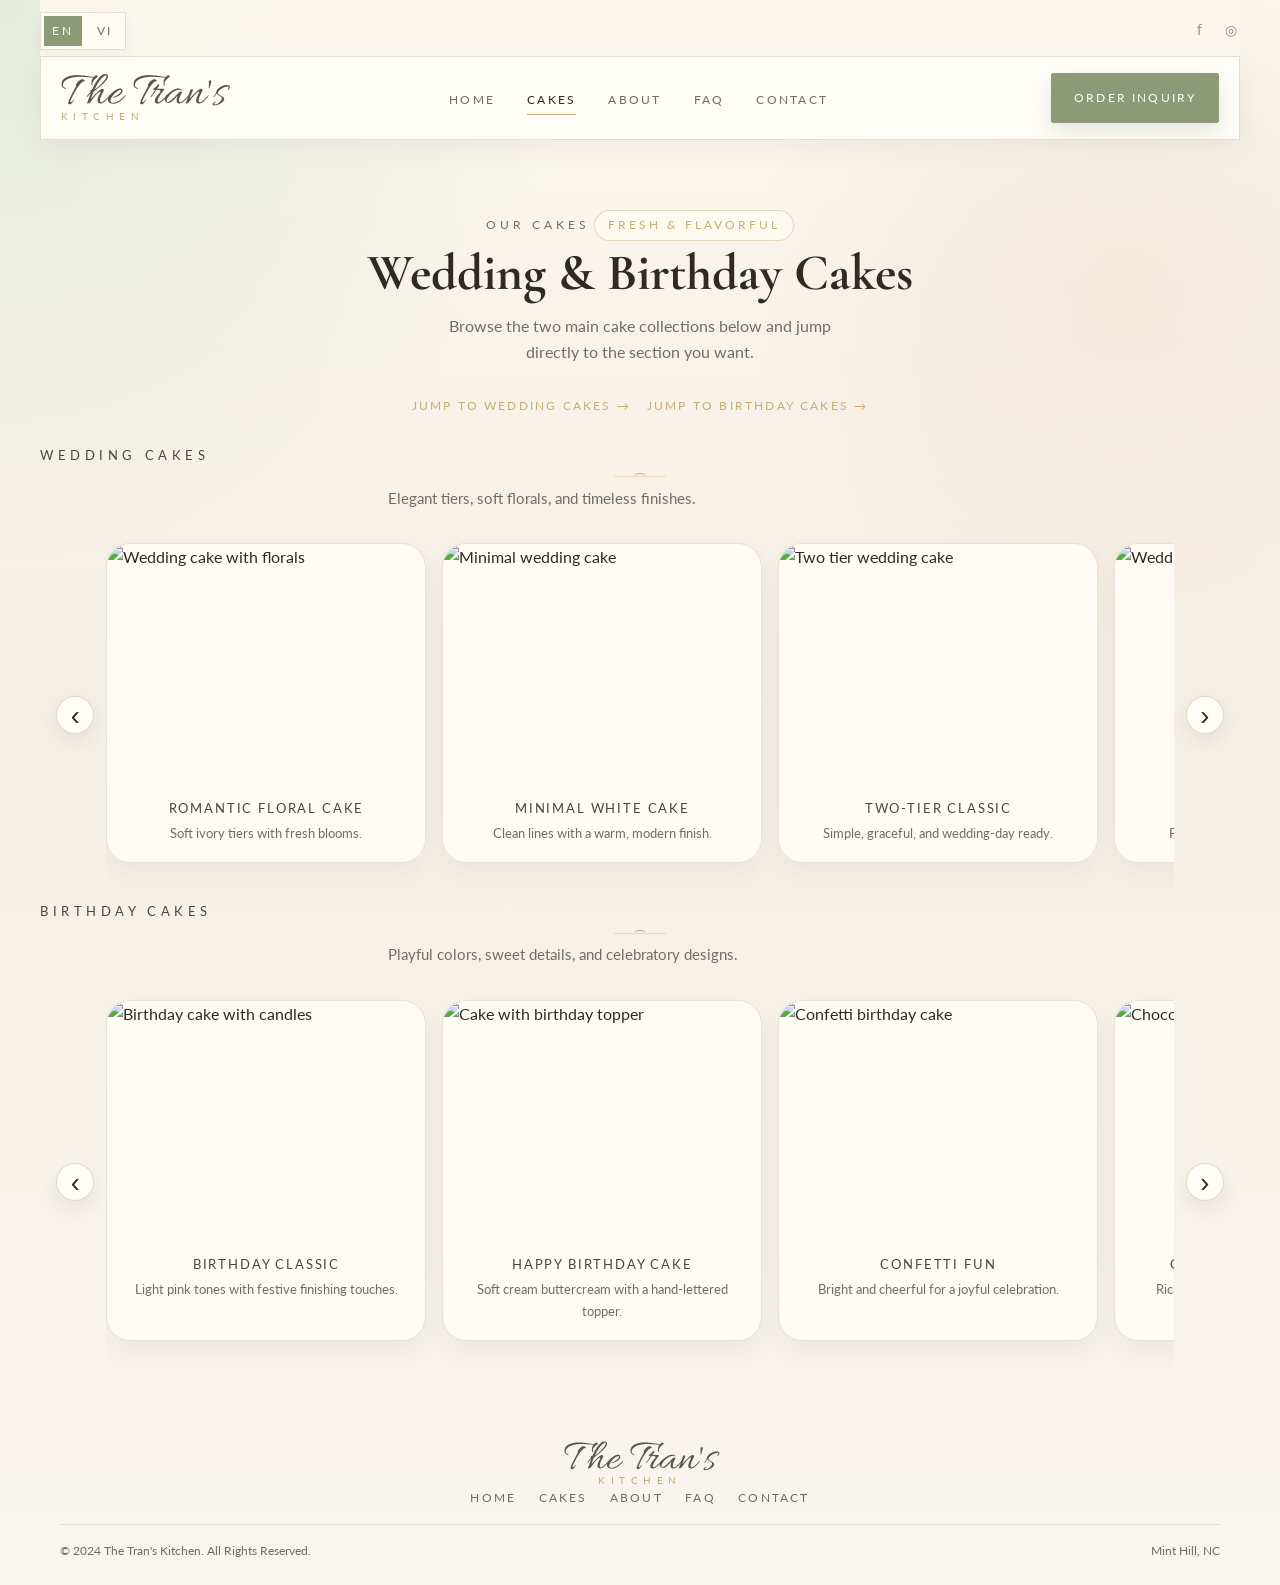
==== cakes.html @ 91b2d607 "Combine dessert pages with slide-out cart" ====
<!DOCTYPE html>
<html lang="en">
<head>
    <meta charset="UTF-8">
    <meta name="viewport" content="width=device-width, initial-scale=1.0">
    <title>Cakes | The Tran's Kitchen</title>
    <link rel="stylesheet" href="styles.css">
    <link href="https://fonts.googleapis.com/css2?family=Cormorant+Garamond:wght@400;500;600&family=Allura&family=Lato:wght@300;400;700&display=swap" rel="stylesheet">
</head>
<body>
    <div class="topbar">
        <div class="language-switcher" role="group" aria-label="Language switcher">
            <button type="button" class="lang-btn active" data-language-switch="en">EN</button>
            <button type="button" class="lang-btn" data-language-switch="vi">VI</button>
        </div>
        <div class="social-links" aria-label="Social links">
            <a href="#" aria-label="Facebook">f</a>
            <a href="#" aria-label="Instagram">◎</a>
        </div>
    </div>

    <header>
        <div class="logo">
            <h2>The Tran's <span>Kitchen</span></h2>
        </div>
        <nav>
            <ul>
                <li><a href="index.html" data-i18n="nav.home">HOME</a></li>
                <li><a href="cakes.html" class="active" data-i18n="nav.cakes">CAKES</a></li>
                <li><a href="index.html#about" data-i18n="nav.about">ABOUT</a></li>
                <li><a href="faq.html" data-i18n="nav.faq">FAQ</a></li>
                <li><a href="contact.html#contact" data-i18n="nav.contact">CONTACT</a></li>
            </ul>
        </nav>
        <div class="header-actions">
            <a href="contact.html#contact" class="btn primary-btn" data-i18n="cta.orderInquiry">ORDER INQUIRY</a>
        </div>
    </header>

    <main>
        <section class="gallery-hero">
            <span class="subtitle" data-i18n="cakes.subtitle">OUR CAKES</span>
            <div class="fresh-label" data-i18n="cakes.freshLabel">FRESH &amp; FLAVORFUL</div>
            <h1 data-i18n-html="cakes.title">Wedding & Birthday Cakes</h1>
            <p data-i18n="cakes.copy">Browse the two main cake collections below and jump directly to the section you want.</p>
            <div class="gallery-hero-links">
                <a href="#wedding-cakes" class="gallery-nav-back" data-i18n="cakes.jumpWedding">Jump to Wedding Cakes →</a>
                <a href="#birthday-cakes" class="gallery-nav-back" data-i18n="cakes.jumpBirthday">Jump to Birthday Cakes →</a>
            </div>
        </section>

        <section id="wedding-cakes" class="gallery-section">
            <div class="section-title">
                <h3 data-i18n="gallery.wedding">WEDDING CAKES</h3>
                <div class="divider"></div>
                <p class="gallery-section-copy" data-i18n="cakes.weddingIntro">Elegant tiers, soft florals, and timeless finishes.</p>
            </div>
            <div class="gallery-carousel" data-carousel>
                <button type="button" class="carousel-arrow carousel-arrow-left" data-carousel-prev aria-label="Previous wedding cake">‹</button>
                <div class="gallery-strip" aria-label="Wedding cakes carousel" data-carousel-track>
                    <article class="gallery-card gallery-card--wide">
                        <img src="https://images.unsplash.com/photo-1535254973040-607b474cb50d?q=80&w=800&auto=format&fit=crop" alt="Wedding cake with florals">
                        <div class="gallery-caption">
                            <h3 data-i18n="cakes.wedding.oneTitle">Romantic Floral Cake</h3>
                            <p data-i18n="cakes.wedding.oneCopy">Soft ivory tiers with fresh blooms.</p>
                        </div>
                    </article>
                    <article class="gallery-card gallery-card--wide">
                        <img src="https://images.unsplash.com/photo-1607478900766-efe1322f8f77?q=80&w=800&auto=format&fit=crop" alt="Minimal wedding cake">
                        <div class="gallery-caption">
                            <h3 data-i18n="cakes.wedding.twoTitle">Minimal White Cake</h3>
                            <p data-i18n="cakes.wedding.twoCopy">Clean lines with a warm, modern finish.</p>
                        </div>
                    </article>
                    <article class="gallery-card gallery-card--wide">
                        <img src="https://images.unsplash.com/photo-1519915028121-7d3463d20b13?q=80&w=800&auto=format&fit=crop" alt="Two tier wedding cake">
                        <div class="gallery-caption">
                            <h3 data-i18n="cakes.wedding.threeTitle">Two-Tier Classic</h3>
                            <p data-i18n="cakes.wedding.threeCopy">Simple, graceful, and wedding-day ready.</p>
                        </div>
                    </article>
                    <article class="gallery-card gallery-card--wide">
                        <img src="https://images.unsplash.com/photo-1562777717-dc6984f65a63?q=80&w=800&auto=format&fit=crop" alt="Wedding cake with berries">
                        <div class="gallery-caption">
                            <h3 data-i18n="cakes.wedding.fourTitle">Berry Garden Cake</h3>
                            <p data-i18n="cakes.wedding.fourCopy">Fresh berries with a soft cream finish.</p>
                        </div>
                    </article>
                    <article class="gallery-card gallery-card--wide">
                        <img src="https://images.unsplash.com/photo-1535141192574-c0dcf5ae12e4?q=80&w=800&auto=format&fit=crop" alt="Nude wedding cake">
                        <div class="gallery-caption">
                            <h3 data-i18n="cakes.wedding.fiveTitle">Nude Floral Cake</h3>
                            <p data-i18n="cakes.wedding.fiveCopy">Warm tones and airy floral details.</p>
                        </div>
                    </article>
                    <article class="gallery-card gallery-card--wide">
                        <img src="https://images.unsplash.com/photo-1527515637462-cff94eecc1ac?q=80&w=800&auto=format&fit=crop" alt="White wedding cake slice display">
                        <div class="gallery-caption">
                            <h3 data-i18n="cakes.wedding.sixTitle">Clean Cut Elegance</h3>
                            <p data-i18n="cakes.wedding.sixCopy">Bright ivory layers with refined styling.</p>
                        </div>
                    </article>
                </div>
                <button type="button" class="carousel-arrow carousel-arrow-right" data-carousel-next aria-label="Next wedding cake">›</button>
            </div>
        </section>

        <section id="birthday-cakes" class="gallery-section">
            <div class="section-title">
                <h3 data-i18n="gallery.birthday">BIRTHDAY CAKES</h3>
                <div class="divider"></div>
                <p class="gallery-section-copy" data-i18n="cakes.birthdayIntro">Playful colors, sweet details, and celebratory designs.</p>
            </div>
            <div class="gallery-carousel" data-carousel>
                <button type="button" class="carousel-arrow carousel-arrow-left" data-carousel-prev aria-label="Previous birthday cake">‹</button>
                <div class="gallery-strip" aria-label="Birthday cakes carousel" data-carousel-track>
                    <article class="gallery-card gallery-card--wide">
                        <img src="https://images.unsplash.com/photo-1558961363-fa8fdf82db35?q=80&w=800&auto=format&fit=crop" alt="Birthday cake with candles">
                        <div class="gallery-caption">
                            <h3 data-i18n="cakes.birthday.oneTitle">Birthday Classic</h3>
                            <p data-i18n="cakes.birthday.oneCopy">Light pink tones with festive finishing touches.</p>
                        </div>
                    </article>
                    <article class="gallery-card gallery-card--wide">
                        <img src="https://images.unsplash.com/photo-1486427944299-d1955d23e34d?q=80&w=800&auto=format&fit=crop" alt="Cake with birthday topper">
                        <div class="gallery-caption">
                            <h3 data-i18n="cakes.birthday.twoTitle">Happy Birthday Cake</h3>
                            <p data-i18n="cakes.birthday.twoCopy">Soft cream buttercream with a hand-lettered topper.</p>
                        </div>
                    </article>
                    <article class="gallery-card gallery-card--wide">
                        <img src="https://images.unsplash.com/photo-1528977895530-4c8b1f9d7f7f?q=80&w=800&auto=format&fit=crop" alt="Confetti birthday cake">
                        <div class="gallery-caption">
                            <h3 data-i18n="cakes.birthday.threeTitle">Confetti Fun</h3>
                            <p data-i18n="cakes.birthday.threeCopy">Bright and cheerful for a joyful celebration.</p>
                        </div>
                    </article>
                    <article class="gallery-card gallery-card--wide">
                        <img src="https://images.unsplash.com/photo-1542826438-0c00f5a8b0e8?q=80&w=800&auto=format&fit=crop" alt="Chocolate birthday cake">
                        <div class="gallery-caption">
                            <h3 data-i18n="cakes.birthday.fourTitle">Chocolate Celebration</h3>
                            <p data-i18n="cakes.birthday.fourCopy">Rich layers with a smooth chocolate finish.</p>
                        </div>
                    </article>
                    <article class="gallery-card gallery-card--wide">
                        <img src="https://images.unsplash.com/photo-1586985289868-46f7ac5b5d89?q=80&w=800&auto=format&fit=crop" alt="Pink party cake">
                        <div class="gallery-caption">
                            <h3 data-i18n="cakes.birthday.fiveTitle">Party Pink Cake</h3>
                            <p data-i18n="cakes.birthday.fiveCopy">Soft pastel layers with a playful vibe.</p>
                        </div>
                    </article>
                    <article class="gallery-card gallery-card--wide">
                        <img src="https://images.unsplash.com/photo-1519869325930-281384150729?q=80&w=800&auto=format&fit=crop" alt="Dessert cup birthday treat">
                        <div class="gallery-caption">
                            <h3 data-i18n="cakes.birthday.sixTitle">Sweet Treat Cups</h3>
                            <p data-i18n="cakes.birthday.sixCopy">A fun dessert option for party tables.</p>
                        </div>
                    </article>
                </div>
                <button type="button" class="carousel-arrow carousel-arrow-right" data-carousel-next aria-label="Next birthday cake">›</button>
            </div>
        </section>
    </main>

    <footer>
        <div class="footer-logo">
            <h2>The Tran's <span>Kitchen</span></h2>
        </div>
        <div class="footer-links">
            <a href="index.html" data-i18n="nav.home">HOME</a>
            <a href="cakes.html" class="active" data-i18n="nav.cakes">CAKES</a>
            <a href="index.html#about" data-i18n="nav.about">ABOUT</a>
            <a href="faq.html" data-i18n="nav.faq">FAQ</a>
            <a href="contact.html#contact" data-i18n="nav.contact">CONTACT</a>
        </div>
        <div class="footer-bottom">
            <p data-i18n-html="footer.copyright">&copy; 2024 The Tran's Kitchen. All Rights Reserved.</p>
            <p data-i18n="footer.location">Mint Hill, NC</p>
        </div>
    </footer>

    <script id="site-translations" type="application/json">
    {
        "en": {
            "document.title": "Cakes | The Tran's Kitchen",
            "nav.home": "HOME",
            "nav.cakes": "CAKES",
            "nav.about": "ABOUT",
            "nav.faq": "FAQ",
            "nav.contact": "CONTACT",
            "cta.orderInquiry": "ORDER INQUIRY",
            "cakes.subtitle": "OUR CAKES",
            "cakes.freshLabel": "FRESH & FLAVORFUL",
            "cakes.title": "Wedding & Birthday Cakes",
            "cakes.copy": "Browse the two main cake collections below and jump directly to the section you want.",
            "cakes.jumpWedding": "Jump to Wedding Cakes →",
            "cakes.jumpBirthday": "Jump to Birthday Cakes →",
            "cakes.weddingIntro": "Elegant tiers, soft florals, and timeless finishes.",
            "cakes.birthdayIntro": "Playful colors, sweet details, and celebratory designs.",
            "gallery.wedding": "WEDDING CAKES",
            "gallery.birthday": "BIRTHDAY CAKES",
            "contact.subtitle": "LET'S CREATE SOMETHING",
            "contact.title": "Sweet Together &hearts;",
            "contact.copy": "Have a cake in mind? Fill out the form and we'll get back to you soon!",
            "form.name": "Your Name",
            "form.email": "Email Address",
            "form.phone": "Phone Number",
            "form.date": "Event Date",
            "form.servings": "Number of Servings",
            "form.budget": "Budget (Optional)",
            "form.message": "Tell us about your cake...",
            "form.upload": "Upload Inspiration Photo<br>(Optional)",
            "cta.sendInquiry": "SEND INQUIRY",
            "cakes.wedding.oneTitle": "Romantic Floral Cake",
            "cakes.wedding.oneCopy": "Soft ivory tiers with fresh blooms.",
            "cakes.wedding.twoTitle": "Minimal White Cake",
            "cakes.wedding.twoCopy": "Clean lines with a warm, modern finish.",
            "cakes.wedding.threeTitle": "Two-Tier Classic",
            "cakes.wedding.threeCopy": "Simple, graceful, and wedding-day ready.",
            "cakes.wedding.fourTitle": "Berry Garden Cake",
            "cakes.wedding.fourCopy": "Fresh berries with a soft cream finish.",
            "cakes.wedding.fiveTitle": "Nude Floral Cake",
            "cakes.wedding.fiveCopy": "Warm tones and airy floral details.",
            "cakes.wedding.sixTitle": "Clean Cut Elegance",
            "cakes.wedding.sixCopy": "Bright ivory layers with refined styling.",
            "cakes.birthday.oneTitle": "Birthday Classic",
            "cakes.birthday.oneCopy": "Light pink tones with festive finishing touches.",
            "cakes.birthday.twoTitle": "Happy Birthday Cake",
            "cakes.birthday.twoCopy": "Soft cream buttercream with a hand-lettered topper.",
            "cakes.birthday.threeTitle": "Confetti Fun",
            "cakes.birthday.threeCopy": "Bright and cheerful for a joyful celebration.",
            "cakes.birthday.fourTitle": "Chocolate Celebration",
            "cakes.birthday.fourCopy": "Rich layers with a smooth chocolate finish.",
            "cakes.birthday.fiveTitle": "Party Pink Cake",
            "cakes.birthday.fiveCopy": "Soft pastel layers with a playful vibe.",
            "cakes.birthday.sixTitle": "Sweet Treat Cups",
            "cakes.birthday.sixCopy": "A fun dessert option for party tables.",
            "footer.copyright": "&copy; 2024 The Tran's Kitchen. All Rights Reserved.",
            "footer.location": "Mint Hill, NC"
        },
        "vi": {
            "document.title": "Bánh Kem | The Tran's Kitchen",
            "nav.home": "TRANG CHỦ",
            "nav.cakes": "BÁNH KEM",
            "nav.about": "GIỚI THIỆU",
            "nav.faq": "CÂU HỎI",
            "nav.contact": "LIÊN HỆ",
            "cta.orderInquiry": "ĐẶT BÁNH",
            "cakes.subtitle": "CÁC MẪU BÁNH CỦA CHÚNG TÔI",
            "cakes.freshLabel": "TƯƠI MỚI & ĐẬM VỊ",
            "cakes.title": "Bánh cưới & bánh sinh nhật",
            "cakes.copy": "Khám phá hai bộ sưu tập bánh chính bên dưới và nhảy trực tiếp đến phần bạn muốn.",
            "cakes.jumpWedding": "Đến phần bánh cưới →",
            "cakes.jumpBirthday": "Đến phần bánh sinh nhật →",
            "cakes.weddingIntro": "Các tầng bánh thanh lịch, hoa mềm mại và kiểu hoàn thiện vượt thời gian.",
            "cakes.birthdayIntro": "Màu sắc vui tươi, chi tiết ngọt ngào và thiết kế đầy không khí lễ hội.",
            "gallery.wedding": "BÁNH CƯỚI",
            "gallery.birthday": "BÁNH SINH NHẬT",
            "contact.subtitle": "CHÚNG TA HÃY TẠO RA ĐIỀU GÌ ĐÓ",
            "contact.title": "Ngọt ngào cùng nhau &hearts;",
            "contact.copy": "Bạn đã có ý tưởng về chiếc bánh? Điền vào mẫu và chúng tôi sẽ phản hồi sớm!",
            "form.name": "Tên của bạn",
            "form.email": "Địa chỉ email",
            "form.phone": "Số điện thoại",
            "form.date": "Ngày sự kiện",
            "form.servings": "Số phần",
            "form.budget": "Ngân sách (Không bắt buộc)",
            "form.message": "Hãy kể cho chúng tôi về chiếc bánh của bạn...",
            "form.upload": "Tải lên ảnh tham khảo<br>(Không bắt buộc)",
            "cta.sendInquiry": "GỬI YÊU CẦU",
            "cakes.wedding.oneTitle": "Bánh hoa lãng mạn",
            "cakes.wedding.oneCopy": "Những tầng màu trắng ngà với hoa tươi.",
            "cakes.wedding.twoTitle": "Bánh trắng tối giản",
            "cakes.wedding.twoCopy": "Đường nét tinh gọn với vẻ hiện đại ấm áp.",
            "cakes.wedding.threeTitle": "Bánh hai tầng cổ điển",
            "cakes.wedding.threeCopy": "Đơn giản, thanh lịch và sẵn sàng cho ngày cưới.",
            "cakes.wedding.fourTitle": "Bánh vườn dâu",
            "cakes.wedding.fourCopy": "Dâu tươi với lớp kem mềm mịn.",
            "cakes.wedding.fiveTitle": "Bánh hoa gam nude",
            "cakes.wedding.fiveCopy": "Tông màu ấm và chi tiết hoa nhẹ nhàng.",
            "cakes.wedding.sixTitle": "Thanh lịch tinh gọn",
            "cakes.wedding.sixCopy": "Những tầng bánh ngà sáng với phong cách tinh tế.",
            "cakes.birthday.oneTitle": "Bánh sinh nhật cổ điển",
            "cakes.birthday.oneCopy": "Tông hồng nhạt với điểm nhấn vui tươi.",
            "cakes.birthday.twoTitle": "Bánh chúc mừng sinh nhật",
            "cakes.birthday.twoCopy": "Kem bơ màu kem dịu với chữ viết tay trên bánh.",
            "cakes.birthday.threeTitle": "Bánh confetti vui nhộn",
            "cakes.birthday.threeCopy": "Sáng sủa và vui tươi cho một buổi lễ trọn niềm vui.",
            "cakes.birthday.fourTitle": "Bánh sô cô la kỷ niệm",
            "cakes.birthday.fourCopy": "Những lớp bánh đậm vị với lớp sô cô la mịn.",
            "cakes.birthday.fiveTitle": "Bánh hồng tiệc vui",
            "cakes.birthday.fiveCopy": "Các lớp bánh pastel mềm với cảm giác vui tươi.",
            "cakes.birthday.sixTitle": "Ly tráng miệng ngọt ngào",
            "cakes.birthday.sixCopy": "Một lựa chọn tráng miệng vui mắt cho bàn tiệc.",
            "footer.copyright": "&copy; 2024 The Tran's Kitchen. Bảo lưu mọi quyền.",
            "footer.location": "Mint Hill, NC"
        }
    }
    </script>

    <script src="script.js"></script>
</body>
</html>
---- styles.css ----
:root {
    --bg: #f7f1e8;
    --panel: #fffdfa;
    --panel-soft: #f4efe6;
    --text: #2f2a24;
    --muted: #736c62;
    --accent: #8c9a78;
    --accent-dark: #788463;
    --gold: #c7ae73;
    --gold-soft: #eadbb6;
    --mint: #d8e4d5;
    --border: #ddd1b8;
    --shadow: 0 14px 32px rgba(76, 64, 49, 0.1);
    --font-display: 'Cormorant Garamond', serif;
    --font-script: 'Allura', cursive;
    --font-body: 'Lato', sans-serif;
}

* {
    margin: 0;
    padding: 0;
    box-sizing: border-box;
}

html {
    scroll-behavior: smooth;
}

section[id],
#hi-im-tram {
    scroll-margin-top: 8rem;
}

body {
    font-family: var(--font-body);
    color: var(--text);
    line-height: 1.6;
    background:
        radial-gradient(circle at top left, rgba(216, 228, 213, 0.65), transparent 28%),
        radial-gradient(circle at right 12% top 18%, rgba(199, 174, 115, 0.14), transparent 22%),
        linear-gradient(180deg, #fbf7ef 0%, #f6efe5 44%, #f9f5ef 100%);
    -webkit-font-smoothing: antialiased;
    text-rendering: optimizeLegibility;
}

body > * {
    width: min(1200px, calc(100% - 48px));
    margin-inline: auto;
}

img {
    display: block;
    width: 100%;
    height: auto;
}

a {
    color: inherit;
    text-decoration: none;
}

.topbar {
    position: sticky;
    top: 0;
    z-index: 60;
    display: flex;
    justify-content: space-between;
    align-items: center;
    padding: 0.75rem 0 0.4rem;
    color: var(--muted);
    font-size: 0.85rem;
    background: rgba(251, 247, 239, 0.95);
    backdrop-filter: blur(10px);
}

.language-switcher {
    display: inline-flex;
    gap: 0.4rem;
    padding: 0.2rem;
    border: 1px solid rgba(220, 209, 188, 0.7);
    background: rgba(255, 253, 247, 0.9);
    box-shadow: 0 6px 16px rgba(74, 60, 43, 0.04);
}

.lang-btn {
    border: 0;
    background: transparent;
    color: var(--muted);
    font: inherit;
    font-size: 0.72rem;
    letter-spacing: 0.2em;
    text-transform: uppercase;
    padding: 0.35rem 0.55rem;
    cursor: pointer;
}

.lang-btn.active {
    background: var(--accent);
    color: #fff;
}

.lang-btn:focus-visible {
    outline: 2px solid var(--gold);
    outline-offset: 2px;
}

.social-links {
    display: flex;
    gap: 0.85rem;
    letter-spacing: 0.03em;
}

.social-links a {
    width: 1.1rem;
    height: 1.1rem;
    display: inline-flex;
    align-items: center;
    justify-content: center;
    opacity: 0.75;
}

header {
    position: sticky;
    top: 3rem;
    z-index: 50;
    display: grid;
    grid-template-columns: auto 1fr auto;
    align-items: center;
    gap: 2rem;
    background: rgba(255, 253, 247, 0.97);
    padding: 1rem 1.25rem;
    border: 1px solid rgba(220, 209, 188, 0.72);
    box-shadow: 0 10px 26px rgba(74, 60, 43, 0.05);
}

.logo h2,
.footer-logo h2 {
    font-family: var(--font-script);
    font-size: 3rem;
    font-weight: 400;
    line-height: 0.8;
    color: #5a574a;
}

.logo span,
.footer-logo span {
    display: block;
    font-family: var(--font-body);
    font-size: 0.62rem;
    letter-spacing: 0.55em;
    text-transform: uppercase;
    color: var(--gold);
    margin-top: -0.08rem;
}

nav ul {
    display: flex;
    justify-content: center;
    align-items: center;
    flex-wrap: wrap;
    gap: 2rem;
    list-style: none;
}

nav a {
    position: relative;
    padding-bottom: 0.5rem;
    font-size: 0.78rem;
    letter-spacing: 0.18em;
    text-transform: uppercase;
    color: var(--muted);
}

nav a.active,
nav a:hover {
    color: var(--text);
}

nav a.active::after,
nav a:hover::after {
    content: '';
    position: absolute;
    left: 0;
    right: 0;
    bottom: 0;
    height: 1px;
    background: var(--gold);
}

.header-actions {
    justify-self: end;
}

.btn {
    display: inline-flex;
    align-items: center;
    justify-content: center;
    gap: 0.35rem;
    padding: 0.88rem 1.35rem;
    font-size: 0.76rem;
    letter-spacing: 0.18em;
    text-transform: uppercase;
    border-radius: 2px;
    border: 1px solid transparent;
    transition: transform 0.2s ease, background-color 0.2s ease, color 0.2s ease, border-color 0.2s ease, box-shadow 0.2s ease;
}

.btn:hover {
    transform: translateY(-1px);
}

.primary-btn {
    background: var(--accent);
    color: #fff;
    border-color: var(--accent);
    box-shadow: 0 10px 20px rgba(140, 154, 120, 0.2);
}

.primary-btn:hover {
    background: var(--accent-dark);
    border-color: var(--accent-dark);
}

.secondary-btn {
    background: rgba(255, 250, 240, 0.82);
    color: var(--text);
    border-color: var(--gold-soft);
}

.secondary-btn:hover {
    background: rgba(255, 251, 244, 0.96);
}

main {
    padding: 1.15rem 0 2.25rem;
}

section {
    overflow: hidden;
}

.hero {
    display: grid;
    grid-template-columns: 1.05fr 1fr;
    align-items: stretch;
    min-height: 560px;
    background: linear-gradient(90deg, rgba(216, 228, 213, 0.72) 0%, rgba(251, 247, 239, 0.92) 48%, rgba(239, 229, 212, 0.95) 100%);
    border: 1px solid rgba(220, 209, 188, 0.5);
    box-shadow: var(--shadow);
}

.hero-content {
    padding: 4.4rem 3rem 4rem 4rem;
    display: flex;
    flex-direction: column;
    justify-content: center;
    max-width: 520px;
}

.subtitle {
    font-size: 0.78rem;
    letter-spacing: 0.32em;
    text-transform: uppercase;
    color: var(--muted);
}

.hero h1,
.about h2,
.contact h2 {
    font-family: var(--font-display);
    font-weight: 500;
    color: var(--text);
}

.hero h1 {
    font-size: clamp(3.5rem, 5vw, 5.15rem);
    line-height: 0.92;
    margin: 0.55rem 0 1.25rem;
    letter-spacing: -0.03em;
}

.hero h1 em {
    font-family: var(--font-script);
    font-style: normal;
    font-size: 1.15em;
    display: inline-block;
    transform: translateY(0.15rem);
    color: var(--gold);
}

.hero p,
.about p,
.contact-text p {
    color: var(--muted);
    font-size: 1rem;
    max-width: 28ch;
}

.hero-buttons {
    display: flex;
    gap: 1rem;
    margin-top: 1.7rem;
    flex-wrap: wrap;
}

.hero-image {
    position: relative;
    min-height: 560px;
}

.hero-image img {
    height: 100%;
    object-fit: cover;
}

.explore,
.about,
.contact {
    background: rgba(255, 253, 247, 0.78);
    margin-top: 1.2rem;
    border: 1px solid rgba(220, 209, 188, 0.5);
    box-shadow: 0 10px 26px rgba(74, 60, 43, 0.04);
}

.explore {
    padding: 2.3rem 2rem 2.5rem;
    text-align: center;
}

.section-title {
    margin-bottom: 1.8rem;
}

.section-title h3 {
    font-size: 0.84rem;
    letter-spacing: 0.34em;
    text-transform: uppercase;
    font-weight: 400;
    color: #4b463e;
}

.divider {
    width: 52px;
    height: 1px;
    margin: 0.65rem auto 0;
    background: var(--gold-soft);
    position: relative;
}

.divider::after {
    content: '';
    position: absolute;
    left: 50%;
    top: -3px;
    width: 12px;
    height: 6px;
    border-top: 1px solid var(--gold);
    border-radius: 50%;
    transform: translateX(-50%);
}

.cake-grid {
    display: grid;
    grid-template-columns: repeat(5, minmax(0, 1fr));
    gap: 1rem;
}

.cake-card {
    text-align: center;
}

.cake-card img {
    aspect-ratio: 1 / 1;
    object-fit: cover;
    border: 1px solid rgba(220, 209, 188, 0.72);
    box-shadow: 0 10px 20px rgba(74, 60, 43, 0.08);
}

.cake-card h4 {
    margin-top: 0.9rem;
    font-size: 0.8rem;
    letter-spacing: 0.12em;
    text-transform: uppercase;
    font-weight: 400;
    color: #4c453c;
}

.cake-card a {
    display: inline-block;
    margin-top: 0.35rem;
    font-size: 0.76rem;
    color: var(--muted);
    font-family: var(--font-display);
    font-style: italic;
}

.about {
    display: grid;
    grid-template-columns: 1fr 1fr;
    gap: 0;
    align-items: stretch;
    padding: 0;
}

.about-image {
    min-height: 360px;
}

.about-image img {
    height: 100%;
    object-fit: cover;
}

.about-content {
    padding: 3.6rem 3.8rem;
    display: flex;
    flex-direction: column;
    justify-content: center;
    background: linear-gradient(180deg, rgba(255, 253, 247, 0.9), rgba(244, 239, 228, 0.94));
}

.hello-text {
    font-family: var(--font-script);
    font-size: 2.15rem;
    line-height: 1;
    color: var(--gold);
    margin-bottom: 0.3rem;
}

.about h2 {
    font-size: clamp(2.2rem, 3.2vw, 3.15rem);
    line-height: 1.05;
    margin-bottom: 1rem;
}

.about p {
    max-width: 42ch;
    font-size: 0.95rem;
    margin-bottom: 1rem;
}

.about .btn {
    align-self: flex-start;
    margin-top: 0.5rem;
}

.contact {
    display: grid;
    grid-template-columns: 0.92fr 1.58fr;
    gap: 1.5rem;
    padding: 2.6rem 2rem;
}

.contact-text {
    padding: 1.2rem 1rem 1rem 0.6rem;
    display: flex;
    flex-direction: column;
    justify-content: center;
}

.contact-text h2 {
    font-size: clamp(2.2rem, 3vw, 3.3rem);
    line-height: 1.02;
    margin: 0.3rem 0 1rem;
}

.contact-text p {
    max-width: 24ch;
}

.contact-form-container {
    background: var(--panel);
    border: 1px solid var(--border);
    box-shadow: 0 12px 28px rgba(74, 60, 43, 0.05);
    padding: 1rem;
}

.form-grid {
    display: grid;
    grid-template-columns: repeat(2, minmax(0, 1fr)) 170px;
    gap: 0.75rem;
    align-items: stretch;
}

input,
textarea {
    width: 100%;
    border: 1px solid #e3d6bc;
    background: #fffef9;
    padding: 0.85rem 0.95rem;
    font: inherit;
    font-size: 0.9rem;
    color: var(--text);
    border-radius: 2px;
}

input::placeholder,
textarea::placeholder {
    color: #8e867d;
}

input:focus,
textarea:focus {
    outline: none;
    border-color: var(--accent);
    box-shadow: 0 0 0 3px rgba(140, 154, 120, 0.12);
}

textarea {
    grid-column: 1 / 3;
    min-height: 96px;
    resize: vertical;
}

.upload-box {
    grid-column: 3;
    grid-row: 1 / 5;
    border: 1px solid var(--gold-soft);
    background: linear-gradient(180deg, rgba(255, 252, 244, 0.96), rgba(241, 246, 238, 0.96));
    display: flex;
    flex-direction: column;
    align-items: center;
    justify-content: center;
    text-align: center;
    gap: 0.6rem;
    padding: 1rem;
    color: var(--muted);
}

.upload-box span {
    font-size: 1.5rem;
    opacity: 0.75;
}

.submit-btn {
    margin-top: 1rem;
    float: right;
}

footer {
    padding: 2.4rem 1.25rem 1.5rem;
    text-align: center;
    color: var(--muted);
}

.footer-logo h2 {
    font-size: 2.75rem;
    margin-bottom: 0.2rem;
}

.footer-links {
    display: flex;
    justify-content: center;
    flex-wrap: wrap;
    gap: 1.4rem;
    margin-bottom: 1rem;
}

.footer-links a {
    font-size: 0.76rem;
    letter-spacing: 0.18em;
    text-transform: uppercase;
    color: var(--muted);
}

.footer-bottom {
    display: flex;
    justify-content: space-between;
    gap: 1rem;
    padding-top: 1rem;
    border-top: 1px solid rgba(220, 209, 188, 0.65);
    font-size: 0.78rem;
}

.gallery-hero {
    padding: 2.6rem 2rem 1.2rem;
    text-align: center;
}

.page-hero {
    padding: 2.6rem 2rem 1.2rem;
    text-align: center;
}

.fresh-label {
    display: inline-block;
    margin-top: 0.6rem;
    padding: 0.35rem 0.8rem;
    border-radius: 999px;
    border: 1px solid rgba(199, 174, 115, 0.45);
    background: rgba(255, 251, 242, 0.9);
    color: var(--gold);
    font-size: 0.72rem;
    letter-spacing: 0.26em;
    text-transform: uppercase;
}

.gallery-hero h1 {
    font-family: var(--font-display);
    font-size: clamp(2.6rem, 4vw, 4rem);
    line-height: 1;
    margin-top: 0.4rem;
}

.gallery-hero p {
    max-width: 48ch;
    margin: 0.9rem auto 0;
    color: var(--muted);
}

.gallery-section-copy {
    max-width: 56ch;
    margin: 0.55rem auto 0;
    font-size: 0.95rem;
    color: var(--muted);
}

.gallery-grid {
    display: grid;
    grid-template-columns: repeat(3, minmax(0, 1fr));
    gap: 1rem;
    padding: 0 2rem 2.25rem;
}

.gallery-section {
    margin-top: 0.6rem;
}

.gallery-hero-links {
    display: flex;
    justify-content: center;
    gap: 1rem;
    flex-wrap: wrap;
    margin-top: 1rem;
}

.faq-section {
    padding: 0 2rem 2.25rem;
}

.faq-layout {
    display: grid;
    grid-template-columns: 0.88fr 1.12fr;
    gap: 1rem;
    align-items: start;
}

.faq-sidebar,
.faq-list,
.contact-notes {
    background: rgba(255, 253, 247, 0.92);
    border: 1px solid rgba(220, 209, 188, 0.6);
    box-shadow: 0 12px 26px rgba(74, 60, 43, 0.06);
}

.faq-sidebar {
    border-radius: 28px;
    padding: 1.4rem;
}

.faq-sidebar h2 {
    font-family: var(--font-display);
    font-size: clamp(2rem, 3vw, 3rem);
    line-height: 1;
    margin: 0.35rem 0 0.85rem;
}

.faq-sidebar em {
    font-family: var(--font-script);
    font-style: normal;
    color: var(--gold);
}

.faq-sidebar p {
    color: var(--muted);
    margin-bottom: 1rem;
}

.faq-note-list {
    display: grid;
    gap: 0.75rem;
}

.faq-note {
    padding: 0.9rem 1rem;
    border-radius: 18px;
    background: linear-gradient(180deg, rgba(240, 246, 234, 0.95), rgba(255, 251, 242, 0.95));
    border: 1px solid rgba(199, 174, 115, 0.28);
}

.faq-note strong {
    display: block;
    margin-bottom: 0.15rem;
    font-weight: 700;
    color: var(--text);
}

.faq-note span {
    color: var(--muted);
    font-size: 0.92rem;
}

.faq-list {
    border-radius: 28px;
    padding: 0.9rem;
    display: grid;
    gap: 0.8rem;
}

.faq-item {
    border: 1px solid rgba(220, 209, 188, 0.68);
    border-radius: 22px;
    background: rgba(255, 254, 250, 0.97);
    overflow: hidden;
}

.faq-item summary {
    list-style: none;
    cursor: pointer;
    padding: 1rem 1.1rem;
    display: flex;
    align-items: center;
    justify-content: space-between;
    gap: 1rem;
    font-family: var(--font-display);
    font-size: 1.35rem;
    line-height: 1.1;
}

.faq-item summary::-webkit-details-marker {
    display: none;
}

.faq-item summary::after {
    content: '+';
    font-family: var(--font-body);
    font-size: 1.2rem;
    color: var(--gold);
    transition: transform 0.2s ease;
}

.faq-item[open] summary::after {
    content: '−';
}

.faq-answer {
    padding: 0 1.1rem 1rem;
    color: var(--muted);
}

.faq-answer p + p {
    margin-top: 0.65rem;
}

.contact-notes {
    margin-top: 1rem;
    border-radius: 22px;
    padding: 1rem;
}

.contact-notes-grid {
    display: grid;
    grid-template-columns: repeat(3, minmax(0, 1fr));
    gap: 0.75rem;
}

.contact-note {
    padding: 0.9rem 1rem;
    border-radius: 18px;
    background: rgba(255, 251, 242, 0.88);
    border: 1px solid rgba(220, 209, 188, 0.6);
}

.contact-note span {
    display: block;
    font-size: 0.72rem;
    letter-spacing: 0.24em;
    text-transform: uppercase;
    color: var(--muted);
    margin-bottom: 0.35rem;
}

.contact-note strong {
    display: block;
    font-family: var(--font-display);
    font-size: 1.5rem;
    line-height: 1;
}

.gallery-carousel {
    position: relative;
    display: flex;
    align-items: center;
    gap: 0.75rem;
    padding: 0 1rem;
}

.gallery-strip {
    display: flex;
    gap: 1rem;
    padding: 0.25rem 0 1.75rem;
    overflow-x: auto;
    scroll-snap-type: x mandatory;
    scroll-padding-left: 0;
    -webkit-overflow-scrolling: touch;
    scrollbar-width: thin;
    scrollbar-color: var(--gold-soft) transparent;
    flex: 1;
}

.gallery-strip::-webkit-scrollbar {
    height: 10px;
}

.gallery-strip::-webkit-scrollbar-thumb {
    background: var(--gold-soft);
    border-radius: 999px;
}

.gallery-strip::-webkit-scrollbar-track {
    background: transparent;
}

.gallery-card--wide {
    flex: 0 0 clamp(240px, 32vw, 320px);
    scroll-snap-align: start;
}

.gallery-card {
    background: rgba(255, 253, 247, 0.92);
    border: 1px solid rgba(220, 209, 188, 0.6);
    box-shadow: 0 12px 26px rgba(74, 60, 43, 0.06);
    overflow: hidden;
    border-radius: 24px;
}

.gallery-card img {
    aspect-ratio: 4 / 3;
    object-fit: cover;
}

.gallery-card .gallery-caption {
    padding: 0.95rem 1rem 1.1rem;
    text-align: center;
}

.gallery-card h3 {
    font-size: 0.82rem;
    letter-spacing: 0.14em;
    text-transform: uppercase;
    font-weight: 400;
    color: #4b463e;
    margin-bottom: 0.25rem;
}

.gallery-card p {
    font-size: 0.84rem;
    color: var(--muted);
}

.gallery-nav-back {
    display: inline-flex;
    align-items: center;
    gap: 0.45rem;
    margin-top: 1rem;
    font-size: 0.76rem;
    letter-spacing: 0.18em;
    text-transform: uppercase;
    color: var(--gold);
}

.card-actions {
    display: flex;
    align-items: center;
    justify-content: space-between;
    gap: 0.75rem;
    margin-top: 0.85rem;
}

.price-tag {
    font-family: var(--font-display);
    font-size: 1.55rem;
    color: var(--gold);
    line-height: 1;
}

.cart-add-btn {
    padding: 0.72rem 0.95rem;
    font-size: 0.72rem;
    letter-spacing: 0.14em;
    background: var(--gold);
    color: #fff;
    border-color: var(--gold);
    box-shadow: 0 10px 18px rgba(199, 174, 115, 0.18);
}

.cart-add-btn:hover {
    background: #b89954;
    border-color: #b89954;
}

.order-cart {
    padding: 2rem;
    margin: 1.1rem 0 2rem;
    background: rgba(255, 253, 247, 0.86);
    border: 1px solid rgba(220, 209, 188, 0.6);
    box-shadow: var(--shadow);
}

.order-cart-header {
    text-align: center;
    max-width: 64ch;
    margin: 0 auto 1.25rem;
}

.order-cart-header h2 {
    font-family: var(--font-display);
    font-size: clamp(2rem, 3.2vw, 3.35rem);
    line-height: 1;
    margin: 0.35rem 0 0.8rem;
}

.order-cart-header p {
    color: var(--muted);
}

.order-cart-body {
    display: grid;
    grid-template-columns: 0.94fr 1.06fr;
    gap: 1rem;
    align-items: start;
}

.cart-summary-panel,
.cart-form-panel {
    background: var(--panel);
    border: 1px solid var(--border);
    box-shadow: 0 12px 28px rgba(74, 60, 43, 0.05);
    border-radius: 28px;
    padding: 1.2rem;
}

.cart-summary-panel h3,
.cart-form-panel h3 {
    font-family: var(--font-display);
    font-size: 2rem;
    line-height: 1;
    margin-bottom: 0.8rem;
}

.cart-items {
    display: grid;
    gap: 0.85rem;
    min-height: 120px;
}

.cart-empty {
    color: var(--muted);
    padding: 0.5rem 0;
}

.cart-item {
    display: grid;
    grid-template-columns: minmax(0, 1fr) auto;
    gap: 0.8rem;
    align-items: center;
    padding-top: 0.85rem;
    border-top: 1px solid rgba(220, 209, 188, 0.6);
}

.cart-item:first-child {
    border-top: 0;
    padding-top: 0;
}

.cart-item-meta strong {
    display: block;
    font-family: var(--font-display);
    font-size: 1.2rem;
    line-height: 1.1;
    margin-bottom: 0.2rem;
}

.cart-item-meta span {
    color: var(--muted);
    font-size: 0.85rem;
}

.cart-item-controls {
    display: inline-flex;
    align-items: center;
    gap: 0.35rem;
    flex-wrap: wrap;
    justify-content: flex-end;
}

.cart-step-btn,
.cart-remove-btn,
.cart-clear-btn {
    border: 1px solid rgba(220, 209, 188, 0.8);
    background: rgba(255, 251, 242, 0.96);
    color: var(--text);
    border-radius: 999px;
    padding: 0.42rem 0.7rem;
    font-size: 0.68rem;
    letter-spacing: 0.12em;
    text-transform: uppercase;
    cursor: pointer;
}

.cart-step-btn {
    width: 2rem;
    height: 2rem;
    padding: 0;
    border-radius: 50%;
    display: inline-flex;
    align-items: center;
    justify-content: center;
}

.cart-remove-btn {
    color: var(--muted);
}

.cart-qty {
    min-width: 1.1rem;
    text-align: center;
    font-weight: 700;
}

.cart-total-row {
    display: flex;
    justify-content: space-between;
    align-items: center;
    gap: 1rem;
    padding-top: 1rem;
    margin-top: 1rem;
    border-top: 1px solid rgba(220, 209, 188, 0.6);
    font-size: 1rem;
}

.cart-total-row strong {
    font-family: var(--font-display);
    font-size: 1.8rem;
    line-height: 1;
    color: var(--gold);
}

.cart-zelle-note {
    margin-top: 0.8rem;
    color: var(--muted);
    font-size: 0.92rem;
}

.cart-zelle-note strong {
    color: var(--text);
}

.cart-checkout-intro {
    color: var(--muted);
    margin-bottom: 1rem;
}

.cart-checkout-form .form-grid {
    grid-template-columns: repeat(2, minmax(0, 1fr));
}

.cart-checkout-form textarea {
    grid-column: 1 / 3;
}

.cart-submit-btn {
    width: 100%;
    margin-top: 0.25rem;
}

.dessert-shop-hero {
    padding: 2.6rem 2rem 1rem;
    text-align: center;
}

.dessert-shop-hero h1 {
    font-family: var(--font-display);
    font-size: clamp(2.8rem, 4vw, 4.2rem);
    line-height: 1;
    margin-top: 0.4rem;
}

.dessert-shop-links {
    display: flex;
    justify-content: center;
    gap: 1rem;
    flex-wrap: wrap;
    margin-top: 1rem;
}

.dessert-section {
    padding: 0 0 2rem;
}

.dessert-section-head {
    text-align: center;
    padding: 0 2rem 1rem;
}

.dessert-section-head h2 {
    font-family: var(--font-display);
    font-size: clamp(2rem, 3vw, 3.1rem);
    line-height: 1;
    margin-top: 0.35rem;
}

.dessert-section-head p {
    max-width: 58ch;
    margin: 0.7rem auto 0;
    color: var(--muted);
}

.cart-toggle-fab {
    position: fixed;
    right: 1rem;
    top: 50%;
    transform: translateY(-50%);
    z-index: 90;
    border: 0;
    background: var(--accent);
    color: #fff;
    padding: 0.9rem 0.85rem;
    border-radius: 999px 999px 0 0;
    box-shadow: 0 14px 30px rgba(74, 60, 43, 0.18);
    cursor: pointer;
    writing-mode: vertical-rl;
    text-orientation: mixed;
    letter-spacing: 0.18em;
    text-transform: uppercase;
    display: inline-flex;
    align-items: center;
    gap: 0.6rem;
}

.cart-toggle-count {
    writing-mode: initial;
    text-orientation: initial;
    display: inline-flex;
    align-items: center;
    justify-content: center;
    min-width: 1.6rem;
    height: 1.6rem;
    border-radius: 999px;
    background: rgba(255, 255, 255, 0.2);
    font-size: 0.75rem;
    letter-spacing: 0;
}

.cart-overlay {
    position: fixed;
    inset: 0;
    background: rgba(42, 35, 28, 0.34);
    opacity: 0;
    pointer-events: none;
    transition: opacity 0.25s ease;
    z-index: 94;
}

.cart-overlay.is-open {
    opacity: 1;
    pointer-events: auto;
}

.cart-drawer {
    position: fixed;
    top: 0;
    right: 0;
    width: min(440px, 92vw);
    height: 100vh;
    background: rgba(255, 253, 247, 0.98);
    border-left: 1px solid rgba(220, 209, 188, 0.7);
    box-shadow: -18px 0 32px rgba(74, 60, 43, 0.14);
    z-index: 95;
    transform: translateX(102%);
    transition: transform 0.28s ease;
    display: grid;
    grid-template-rows: auto 1fr auto;
}

.cart-drawer.is-open {
    transform: translateX(0);
}

.cart-drawer-header {
    display: flex;
    justify-content: space-between;
    align-items: center;
    gap: 1rem;
    padding: 1rem 1rem 0.75rem;
    border-bottom: 1px solid rgba(220, 209, 188, 0.6);
}

.cart-drawer-header h3 {
    font-family: var(--font-display);
    font-size: 2rem;
    line-height: 1;
}

.cart-close-btn {
    border: 0;
    background: transparent;
    color: var(--text);
    font-size: 1.8rem;
    cursor: pointer;
    line-height: 1;
}

.cart-drawer-body {
    padding: 1rem;
    overflow: auto;
}

.cart-drawer .cart-form-panel,
.cart-drawer .cart-summary-panel {
    box-shadow: none;
    border-radius: 24px;
}

.cart-drawer .cart-form-panel {
    margin-top: 1rem;
}

.cart-shell {
    position: relative;
}

.cart-shell.is-open .cart-toggle-fab {
    background: var(--accent-dark);
}

.carousel-arrow {
    width: 2.4rem;
    height: 2.4rem;
    flex: 0 0 auto;
    border: 1px solid rgba(220, 209, 188, 0.85);
    border-radius: 50%;
    background: rgba(255, 253, 247, 0.96);
    color: var(--text);
    font-size: 1.7rem;
    line-height: 1;
    display: inline-flex;
    align-items: center;
    justify-content: center;
    box-shadow: 0 8px 18px rgba(74, 60, 43, 0.08);
    cursor: pointer;
    transition: transform 0.2s ease, background-color 0.2s ease, border-color 0.2s ease;
}

.carousel-arrow:hover {
    transform: translateY(-1px);
    background: var(--panel);
    border-color: var(--gold);
}

.carousel-arrow:focus-visible {
    outline: 2px solid var(--gold);
    outline-offset: 2px;
}

@media (max-width: 1100px) {
    body > * {
        width: min(100% - 32px, 1200px);
    }

    .cake-grid {
        grid-template-columns: repeat(3, minmax(0, 1fr));
    }

    .gallery-grid {
        grid-template-columns: repeat(2, minmax(0, 1fr));
    }

    .gallery-carousel {
        padding-inline: 0;
    }

    .gallery-strip {
        padding-inline: 0;
    }

    .hero,
    .about,
    .contact {
        grid-template-columns: 1fr;
    }

    .order-cart-body {
        grid-template-columns: 1fr;
    }

    .faq-layout {
        grid-template-columns: 1fr;
    }

    .contact-notes-grid {
        grid-template-columns: repeat(2, minmax(0, 1fr));
    }

    .hero-content {
        max-width: none;
        padding: 3rem 2rem 2rem;
    }

    .hero-image {
        min-height: 420px;
    }

    .contact-text {
        padding: 0 0 0.5rem;
    }

    .footer-bottom {
        flex-direction: column;
        align-items: center;
    }
}

@media (max-width: 720px) {
    header {
        grid-template-columns: 1fr;
        text-align: center;
        justify-items: center;
    }

    .header-actions {
        justify-self: center;
    }

    nav ul {
        gap: 1rem 1.25rem;
    }

    .logo h2,
    .footer-logo h2 {
        font-size: 2.5rem;
    }

    .hero-content,
    .about-content,
    .contact {
        padding: 1.6rem;
    }

    .faq-section {
        padding-inline: 1.6rem;
    }

    .faq-sidebar,
    .faq-list,
    .contact-notes {
        border-radius: 22px;
    }

    .faq-item summary {
        font-size: 1.15rem;
        padding: 0.95rem 1rem;
    }

    .contact-notes-grid {
        grid-template-columns: 1fr;
    }

    .cart-toggle-fab {
        right: 0;
        border-radius: 999px 0 0 999px;
        top: auto;
        bottom: 1rem;
        transform: none;
        padding: 0.8rem 0.7rem;
    }

    .cart-drawer {
        width: min(100vw, 430px);
    }

    .hero {
        min-height: auto;
    }

    .hero-image {
        min-height: 320px;
    }

    .cake-grid {
        grid-template-columns: repeat(2, minmax(0, 1fr));
    }

    .gallery-grid {
        grid-template-columns: 1fr;
        padding-inline: 1.6rem;
    }

    .gallery-carousel {
        gap: 0.5rem;
        padding-inline: 0;
    }

    .gallery-strip {
        padding-inline: 0;
    }

    .gallery-card--wide {
        flex-basis: 82vw;
    }

    .carousel-arrow {
        width: 2.15rem;
        height: 2.15rem;
        font-size: 1.45rem;
    }

    .form-grid {
        grid-template-columns: 1fr;
    }

    .cart-checkout-form .form-grid,
    .cart-checkout-form textarea {
        grid-column: auto;
    }

    .cart-item {
        grid-template-columns: 1fr;
    }

    .cart-item-controls {
        justify-content: flex-start;
    }

    textarea,
    .upload-box {
        grid-column: auto;
        grid-row: auto;
    }

    .upload-box {
        min-height: 180px;
    }

    .submit-btn {
        width: 100%;
        float: none;
    }
}

@media (max-width: 520px) {
    body > * {
        width: min(100% - 20px, 1200px);
    }

    .cake-grid {
        grid-template-columns: 1fr;
    }

    .order-cart {
        padding: 1.4rem;
    }

    .gallery-hero {
        padding-inline: 1.2rem;
    }

    .hero h1 {
        font-size: 3rem;
    }

    .hero-buttons {
        flex-direction: column;
        align-items: stretch;
    }

    .btn {
        width: 100%;
    }
}
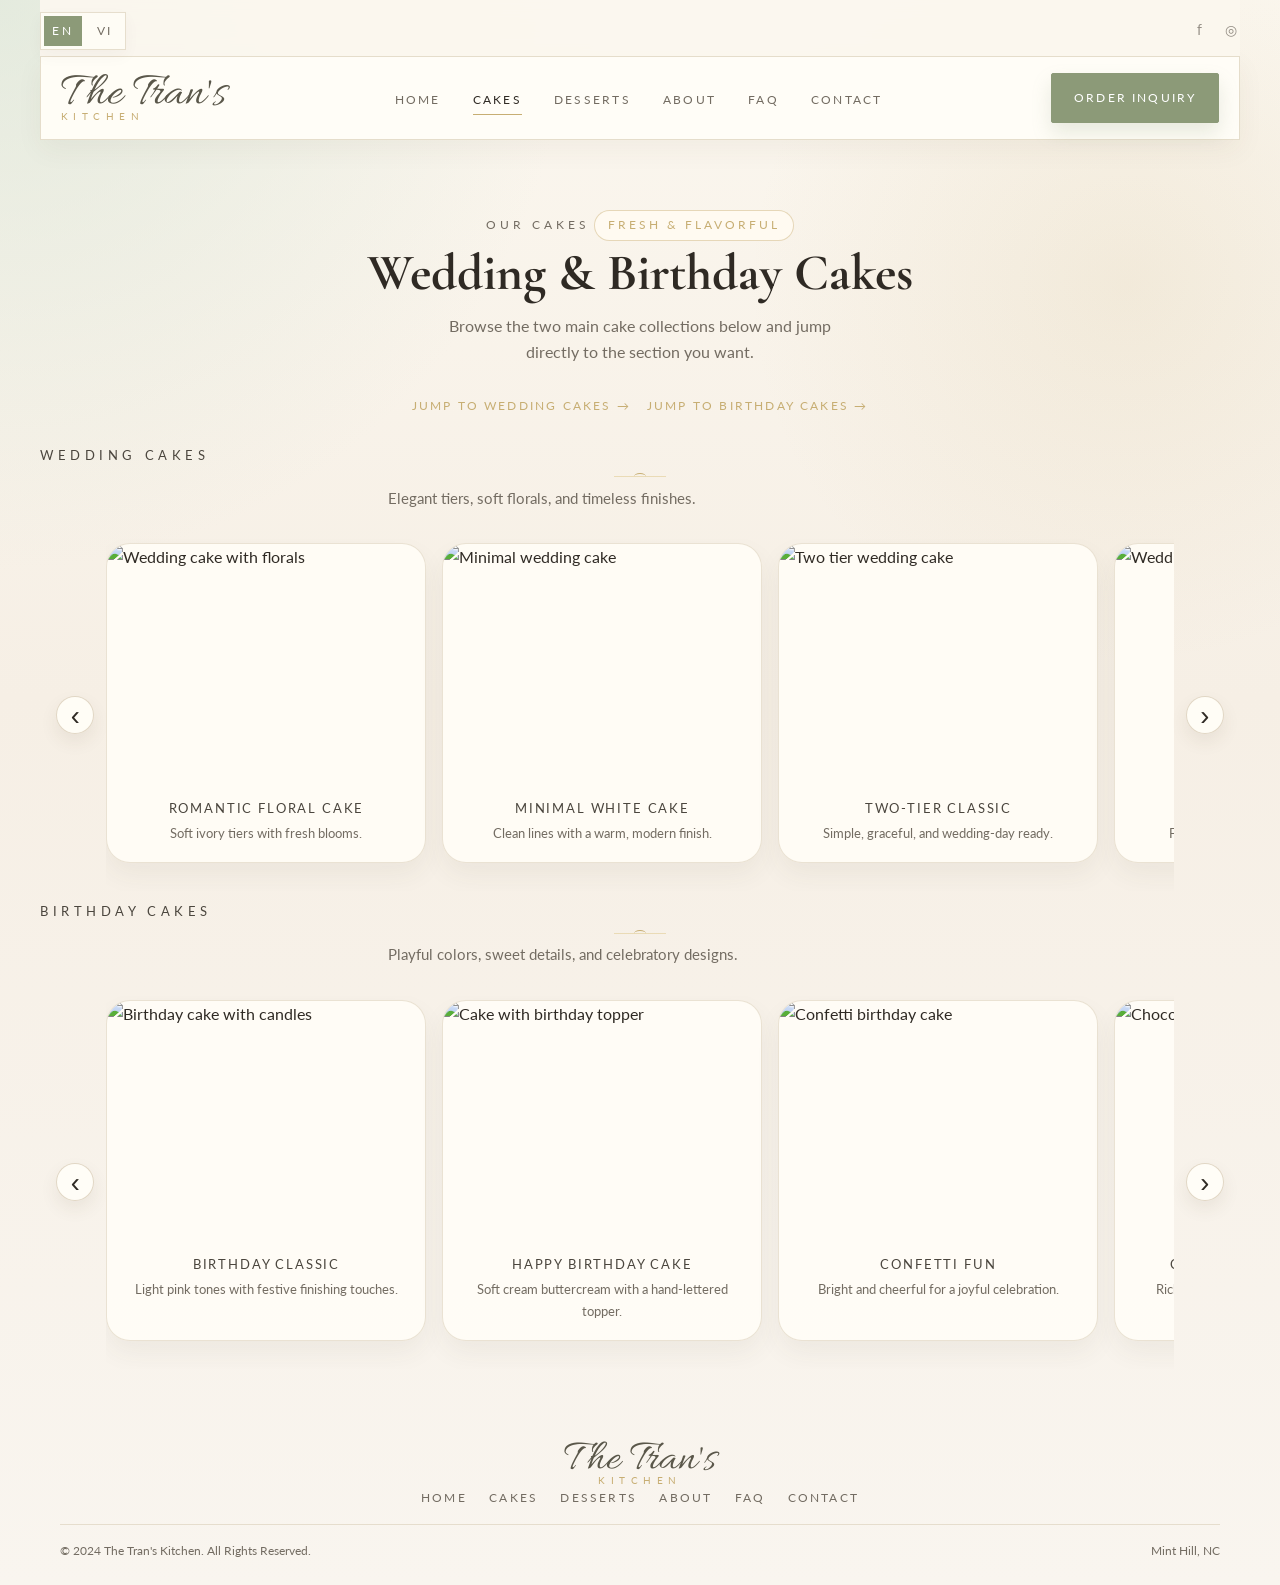
==== commit 67073b44: "Add Dessert Shop link to navigation and translations" ====
--- a/cakes.html
+++ b/cakes.html
@@ -27,6 +27,7 @@
             <ul>
                 <li><a href="index.html" data-i18n="nav.home">HOME</a></li>
                 <li><a href="cakes.html" class="active" data-i18n="nav.cakes">CAKES</a></li>
+                <li><a href="dessert-shop.html" data-i18n="nav.dessertShop">DESSERTS</a></li>
                 <li><a href="index.html#about" data-i18n="nav.about">ABOUT</a></li>
                 <li><a href="faq.html" data-i18n="nav.faq">FAQ</a></li>
                 <li><a href="contact.html#contact" data-i18n="nav.contact">CONTACT</a></li>
@@ -169,6 +170,7 @@
         <div class="footer-links">
             <a href="index.html" data-i18n="nav.home">HOME</a>
             <a href="cakes.html" class="active" data-i18n="nav.cakes">CAKES</a>
+            <a href="dessert-shop.html" data-i18n="nav.dessertShop">DESSERTS</a>
             <a href="index.html#about" data-i18n="nav.about">ABOUT</a>
             <a href="faq.html" data-i18n="nav.faq">FAQ</a>
             <a href="contact.html#contact" data-i18n="nav.contact">CONTACT</a>
@@ -185,6 +187,7 @@
             "document.title": "Cakes | The Tran's Kitchen",
             "nav.home": "HOME",
             "nav.cakes": "CAKES",
+            "nav.dessertShop": "DESSERTS",
             "nav.about": "ABOUT",
             "nav.faq": "FAQ",
             "nav.contact": "CONTACT",
@@ -242,6 +245,7 @@
             "document.title": "Bánh Kem | The Tran's Kitchen",
             "nav.home": "TRANG CHỦ",
             "nav.cakes": "BÁNH KEM",
+            "nav.dessertShop": "MÓN TRÁNG MIỆNG",
             "nav.about": "GIỚI THIỆU",
             "nav.faq": "CÂU HỎI",
             "nav.contact": "LIÊN HỆ",
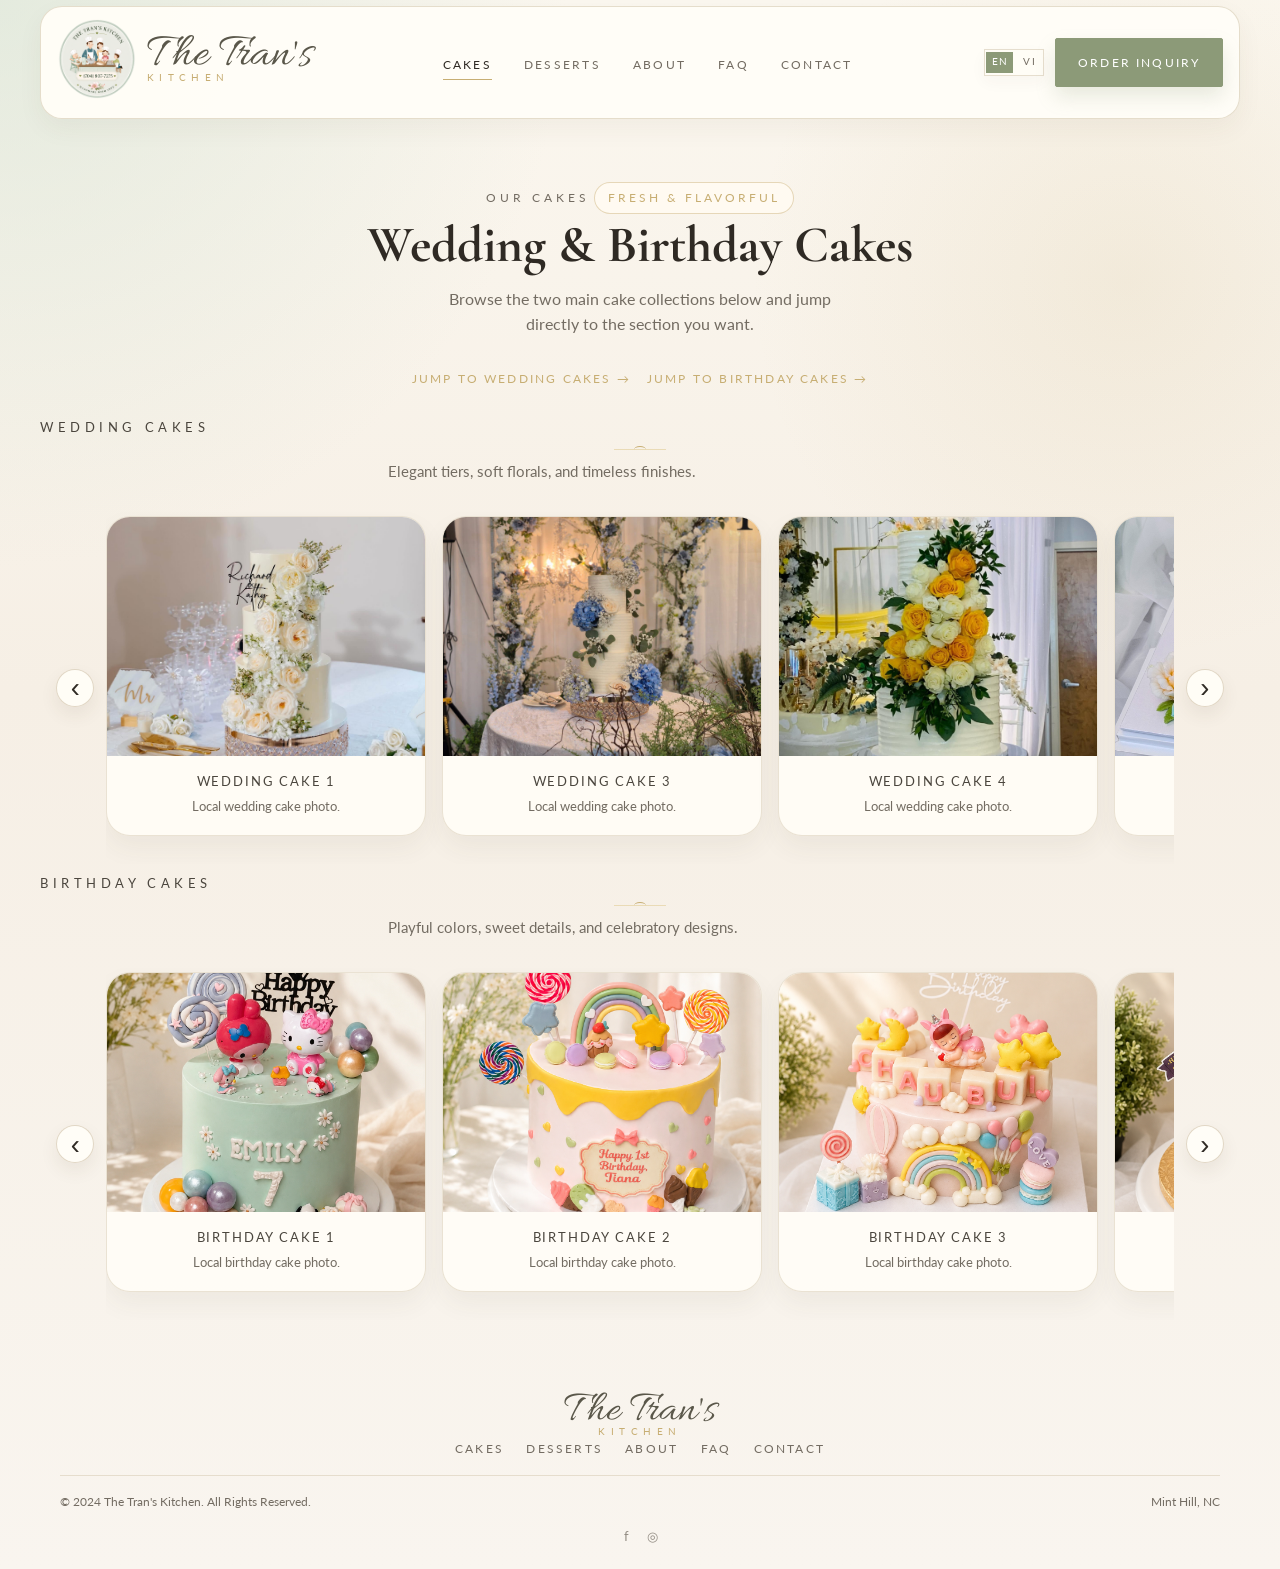
==== commit 4f3f16a9: "Update cake galleries and site assets" ====
--- a/cakes.html
+++ b/cakes.html
@@ -8,24 +8,16 @@
     <link href="https://fonts.googleapis.com/css2?family=Cormorant+Garamond:wght@400;500;600&family=Allura&family=Lato:wght@300;400;700&display=swap" rel="stylesheet">
 </head>
 <body>
-    <div class="topbar">
-        <div class="language-switcher" role="group" aria-label="Language switcher">
-            <button type="button" class="lang-btn active" data-language-switch="en">EN</button>
-            <button type="button" class="lang-btn" data-language-switch="vi">VI</button>
-        </div>
-        <div class="social-links" aria-label="Social links">
-            <a href="#" aria-label="Facebook">f</a>
-            <a href="#" aria-label="Instagram">◎</a>
-        </div>
-    </div>
 
     <header>
         <div class="logo">
-            <h2>The Tran's <span>Kitchen</span></h2>
+            <a href="index.html" aria-label="The Tran's Kitchen home">
+                <img src="media/logo_portrait/Picture1.png" alt="The Tran's Kitchen logo">
+                <h2>The Tran's <span>Kitchen</span></h2>
+            </a>
         </div>
         <nav>
             <ul>
-                <li><a href="index.html" data-i18n="nav.home">HOME</a></li>
                 <li><a href="cakes.html" class="active" data-i18n="nav.cakes">CAKES</a></li>
                 <li><a href="dessert-shop.html" data-i18n="nav.dessertShop">DESSERTS</a></li>
                 <li><a href="index.html#about" data-i18n="nav.about">ABOUT</a></li>
@@ -34,6 +26,12 @@
             </ul>
         </nav>
         <div class="header-actions">
+            <div class="header-utilities">
+                <div class="language-switcher" role="group" aria-label="Language switcher">
+                    <button type="button" class="lang-btn active" data-language-switch="en">EN</button>
+                    <button type="button" class="lang-btn" data-language-switch="vi">VI</button>
+                </div>
+            </div>
             <a href="contact.html#contact" class="btn primary-btn" data-i18n="cta.orderInquiry">ORDER INQUIRY</a>
         </div>
     </header>
@@ -60,45 +58,45 @@
                 <button type="button" class="carousel-arrow carousel-arrow-left" data-carousel-prev aria-label="Previous wedding cake">‹</button>
                 <div class="gallery-strip" aria-label="Wedding cakes carousel" data-carousel-track>
                     <article class="gallery-card gallery-card--wide">
-                        <img src="https://images.unsplash.com/photo-1535254973040-607b474cb50d?q=80&w=800&auto=format&fit=crop" alt="Wedding cake with florals">
-                        <div class="gallery-caption">
-                            <h3 data-i18n="cakes.wedding.oneTitle">Romantic Floral Cake</h3>
-                            <p data-i18n="cakes.wedding.oneCopy">Soft ivory tiers with fresh blooms.</p>
-                        </div>
-                    </article>
-                    <article class="gallery-card gallery-card--wide">
-                        <img src="https://images.unsplash.com/photo-1607478900766-efe1322f8f77?q=80&w=800&auto=format&fit=crop" alt="Minimal wedding cake">
-                        <div class="gallery-caption">
-                            <h3 data-i18n="cakes.wedding.twoTitle">Minimal White Cake</h3>
-                            <p data-i18n="cakes.wedding.twoCopy">Clean lines with a warm, modern finish.</p>
-                        </div>
-                    </article>
-                    <article class="gallery-card gallery-card--wide">
-                        <img src="https://images.unsplash.com/photo-1519915028121-7d3463d20b13?q=80&w=800&auto=format&fit=crop" alt="Two tier wedding cake">
-                        <div class="gallery-caption">
-                            <h3 data-i18n="cakes.wedding.threeTitle">Two-Tier Classic</h3>
-                            <p data-i18n="cakes.wedding.threeCopy">Simple, graceful, and wedding-day ready.</p>
-                        </div>
-                    </article>
-                    <article class="gallery-card gallery-card--wide">
-                        <img src="https://images.unsplash.com/photo-1562777717-dc6984f65a63?q=80&w=800&auto=format&fit=crop" alt="Wedding cake with berries">
-                        <div class="gallery-caption">
-                            <h3 data-i18n="cakes.wedding.fourTitle">Berry Garden Cake</h3>
-                            <p data-i18n="cakes.wedding.fourCopy">Fresh berries with a soft cream finish.</p>
-                        </div>
-                    </article>
-                    <article class="gallery-card gallery-card--wide">
-                        <img src="https://images.unsplash.com/photo-1535141192574-c0dcf5ae12e4?q=80&w=800&auto=format&fit=crop" alt="Nude wedding cake">
-                        <div class="gallery-caption">
-                            <h3 data-i18n="cakes.wedding.fiveTitle">Nude Floral Cake</h3>
-                            <p data-i18n="cakes.wedding.fiveCopy">Warm tones and airy floral details.</p>
-                        </div>
-                    </article>
-                    <article class="gallery-card gallery-card--wide">
-                        <img src="https://images.unsplash.com/photo-1527515637462-cff94eecc1ac?q=80&w=800&auto=format&fit=crop" alt="White wedding cake slice display">
-                        <div class="gallery-caption">
-                            <h3 data-i18n="cakes.wedding.sixTitle">Clean Cut Elegance</h3>
-                            <p data-i18n="cakes.wedding.sixCopy">Bright ivory layers with refined styling.</p>
+                        <img src="media/wedding_cake/Tram%20-%20IMG_8969.jpeg" alt="Wedding cake showcase">
+                        <div class="gallery-caption">
+                            <h3>Wedding Cake 1</h3>
+                            <p>Local wedding cake photo.</p>
+                        </div>
+                    </article>
+                    <article class="gallery-card gallery-card--wide">
+                        <img src="media/wedding_cake/Tram%20-%20IMG_2144.jpeg" alt="Wedding cake showcase">
+                        <div class="gallery-caption">
+                            <h3>Wedding Cake 3</h3>
+                            <p>Local wedding cake photo.</p>
+                        </div>
+                    </article>
+                    <article class="gallery-card gallery-card--wide">
+                        <img src="media/wedding_cake/Tram%20-%20IMG_0115.jpeg" alt="Wedding cake showcase">
+                        <div class="gallery-caption">
+                            <h3>Wedding Cake 4</h3>
+                            <p>Local wedding cake photo.</p>
+                        </div>
+                    </article>
+                    <article class="gallery-card gallery-card--wide">
+                        <img src="media/wedding_cake/Tram%20-%20eZy%20Watermark_22-06-2026_05-56-19-4750PM.jpeg" alt="Wedding cake showcase">
+                        <div class="gallery-caption">
+                            <h3>Wedding Cake 5</h3>
+                            <p>Local wedding cake photo.</p>
+                        </div>
+                    </article>
+                    <article class="gallery-card gallery-card--wide">
+                        <img src="media/wedding_cake/Tram%20-%20DBA793EF-A652-4870-9D08-CE473B1109C4.png" alt="Wedding cake showcase">
+                        <div class="gallery-caption">
+                            <h3>Wedding Cake 6</h3>
+                            <p>Local wedding cake photo.</p>
+                        </div>
+                    </article>
+                    <article class="gallery-card gallery-card--wide">
+                        <img src="media/wedding_cake/Tram%20-%20345CD83B-290F-4959-AA5B-38800B99D610.png" alt="Wedding cake showcase">
+                        <div class="gallery-caption">
+                            <h3>Wedding Cake 7</h3>
+                            <p>Local wedding cake photo.</p>
                         </div>
                     </article>
                 </div>
@@ -116,45 +114,101 @@
                 <button type="button" class="carousel-arrow carousel-arrow-left" data-carousel-prev aria-label="Previous birthday cake">‹</button>
                 <div class="gallery-strip" aria-label="Birthday cakes carousel" data-carousel-track>
                     <article class="gallery-card gallery-card--wide">
-                        <img src="https://images.unsplash.com/photo-1558961363-fa8fdf82db35?q=80&w=800&auto=format&fit=crop" alt="Birthday cake with candles">
-                        <div class="gallery-caption">
-                            <h3 data-i18n="cakes.birthday.oneTitle">Birthday Classic</h3>
-                            <p data-i18n="cakes.birthday.oneCopy">Light pink tones with festive finishing touches.</p>
-                        </div>
-                    </article>
-                    <article class="gallery-card gallery-card--wide">
-                        <img src="https://images.unsplash.com/photo-1486427944299-d1955d23e34d?q=80&w=800&auto=format&fit=crop" alt="Cake with birthday topper">
-                        <div class="gallery-caption">
-                            <h3 data-i18n="cakes.birthday.twoTitle">Happy Birthday Cake</h3>
-                            <p data-i18n="cakes.birthday.twoCopy">Soft cream buttercream with a hand-lettered topper.</p>
-                        </div>
-                    </article>
-                    <article class="gallery-card gallery-card--wide">
-                        <img src="https://images.unsplash.com/photo-1528977895530-4c8b1f9d7f7f?q=80&w=800&auto=format&fit=crop" alt="Confetti birthday cake">
-                        <div class="gallery-caption">
-                            <h3 data-i18n="cakes.birthday.threeTitle">Confetti Fun</h3>
-                            <p data-i18n="cakes.birthday.threeCopy">Bright and cheerful for a joyful celebration.</p>
-                        </div>
-                    </article>
-                    <article class="gallery-card gallery-card--wide">
-                        <img src="https://images.unsplash.com/photo-1542826438-0c00f5a8b0e8?q=80&w=800&auto=format&fit=crop" alt="Chocolate birthday cake">
-                        <div class="gallery-caption">
-                            <h3 data-i18n="cakes.birthday.fourTitle">Chocolate Celebration</h3>
-                            <p data-i18n="cakes.birthday.fourCopy">Rich layers with a smooth chocolate finish.</p>
-                        </div>
-                    </article>
-                    <article class="gallery-card gallery-card--wide">
-                        <img src="https://images.unsplash.com/photo-1586985289868-46f7ac5b5d89?q=80&w=800&auto=format&fit=crop" alt="Pink party cake">
-                        <div class="gallery-caption">
-                            <h3 data-i18n="cakes.birthday.fiveTitle">Party Pink Cake</h3>
-                            <p data-i18n="cakes.birthday.fiveCopy">Soft pastel layers with a playful vibe.</p>
-                        </div>
-                    </article>
-                    <article class="gallery-card gallery-card--wide">
-                        <img src="https://images.unsplash.com/photo-1519869325930-281384150729?q=80&w=800&auto=format&fit=crop" alt="Dessert cup birthday treat">
-                        <div class="gallery-caption">
-                            <h3 data-i18n="cakes.birthday.sixTitle">Sweet Treat Cups</h3>
-                            <p data-i18n="cakes.birthday.sixCopy">A fun dessert option for party tables.</p>
+                        <img src="media/bd_cake/Tram%20-%205625BA83-5E71-410C-AFB6-8AE1DFD58D3B.png" alt="Birthday cake showcase">
+                        <div class="gallery-caption">
+                            <h3>Birthday Cake 1</h3>
+                            <p>Local birthday cake photo.</p>
+                        </div>
+                    </article>
+                    <article class="gallery-card gallery-card--wide">
+                        <img src="media/bd_cake/Tram%20-%2051B96892-F2CF-4D0B-8303-94D8836666FA.png" alt="Birthday cake showcase">
+                        <div class="gallery-caption">
+                            <h3>Birthday Cake 2</h3>
+                            <p>Local birthday cake photo.</p>
+                        </div>
+                    </article>
+                    <article class="gallery-card gallery-card--wide">
+                        <img src="media/bd_cake/Tram%20-%20570C134A-3CF7-4428-80A6-B445A66DF70B.png" alt="Birthday cake showcase">
+                        <div class="gallery-caption">
+                            <h3>Birthday Cake 3</h3>
+                            <p>Local birthday cake photo.</p>
+                        </div>
+                    </article>
+                    <article class="gallery-card gallery-card--wide">
+                        <img src="media/bd_cake/Tram%20-%2062046193-C0A2-4986-BF48-23A3A6B71FE9.png" alt="Birthday cake showcase">
+                        <div class="gallery-caption">
+                            <h3>Birthday Cake 4</h3>
+                            <p>Local birthday cake photo.</p>
+                        </div>
+                    </article>
+                    <article class="gallery-card gallery-card--wide">
+                        <img src="media/bd_cake/Tram%20-%20996D9A48-A03B-4AE5-A94C-7505EB854710.png" alt="Birthday cake showcase">
+                        <div class="gallery-caption">
+                            <h3>Birthday Cake 5</h3>
+                            <p>Local birthday cake photo.</p>
+                        </div>
+                    </article>
+                    <article class="gallery-card gallery-card--wide">
+                        <img src="media/bd_cake/Tram%20-%20E1BEEA13-B8B1-4D3C-91D3-907A17B890CB.png" alt="Birthday cake showcase">
+                        <div class="gallery-caption">
+                            <h3>Birthday Cake 6</h3>
+                            <p>Local birthday cake photo.</p>
+                        </div>
+                    </article>
+                    <article class="gallery-card gallery-card--wide">
+                        <img src="media/bd_cake/Tram%20-%20C6C1E746-1F8D-49E9-A5AD-4157E5045760.png" alt="Birthday cake showcase">
+                        <div class="gallery-caption">
+                            <h3>Birthday Cake 7</h3>
+                            <p>Local birthday cake photo.</p>
+                        </div>
+                    </article>
+                    <article class="gallery-card gallery-card--wide">
+                        <img src="media/bd_cake/Tram%20-%20E3C0FDC5-1961-4F9F-A589-F5A616CABFDB.png" alt="Birthday cake showcase">
+                        <div class="gallery-caption">
+                            <h3>Birthday Cake 9</h3>
+                            <p>Local birthday cake photo.</p>
+                        </div>
+                    </article>
+                    <article class="gallery-card gallery-card--wide">
+                        <img src="media/bd_cake/Tram%20-%20eZy%20Watermark_08-06-2026_10-47-18-1490AM.png" alt="Birthday cake showcase">
+                        <div class="gallery-caption">
+                            <h3>Birthday Cake 10</h3>
+                            <p>Local birthday cake photo.</p>
+                        </div>
+                    </article>
+                    <article class="gallery-card gallery-card--wide">
+                        <img src="media/bd_cake/Tram%20-%20eZy%20Watermark_08-06-2026_10-47-19-3510AM.png" alt="Birthday cake showcase">
+                        <div class="gallery-caption">
+                            <h3>Birthday Cake 11</h3>
+                            <p>Local birthday cake photo.</p>
+                        </div>
+                    </article>
+                    <article class="gallery-card gallery-card--wide">
+                        <img src="media/bd_cake/Tram%20-%20eZy%20Watermark_17-05-2026_02-25-46-4840PM.jpeg" alt="Birthday cake showcase">
+                        <div class="gallery-caption">
+                            <h3>Birthday Cake 12</h3>
+                            <p>Local birthday cake photo.</p>
+                        </div>
+                    </article>
+                    <article class="gallery-card gallery-card--wide">
+                        <img src="media/bd_cake/Tram%20-%20eZy%20Watermark_22-06-2026_05-56-18-7790PM.jpeg" alt="Birthday cake showcase">
+                        <div class="gallery-caption">
+                            <h3>Birthday Cake 13</h3>
+                            <p>Local birthday cake photo.</p>
+                        </div>
+                    </article>
+                    <article class="gallery-card gallery-card--wide">
+                        <img src="media/bd_cake/Tram%20-%20eZy%20Watermark_29-05-2026_09-18-13-7920PM.jpeg" alt="Birthday cake showcase">
+                        <div class="gallery-caption">
+                            <h3>Birthday Cake 14</h3>
+                            <p>Local birthday cake photo.</p>
+                        </div>
+                    </article>
+                    <article class="gallery-card gallery-card--wide">
+                        <img src="media/bd_cake/Tram%20-%20IMG_2914.jpeg" alt="Birthday cake showcase">
+                        <div class="gallery-caption">
+                            <h3>Birthday Cake 15</h3>
+                            <p>Local birthday cake photo.</p>
                         </div>
                     </article>
                 </div>
@@ -168,7 +222,6 @@
             <h2>The Tran's <span>Kitchen</span></h2>
         </div>
         <div class="footer-links">
-            <a href="index.html" data-i18n="nav.home">HOME</a>
             <a href="cakes.html" class="active" data-i18n="nav.cakes">CAKES</a>
             <a href="dessert-shop.html" data-i18n="nav.dessertShop">DESSERTS</a>
             <a href="index.html#about" data-i18n="nav.about">ABOUT</a>
@@ -179,13 +232,16 @@
             <p data-i18n-html="footer.copyright">&copy; 2024 The Tran's Kitchen. All Rights Reserved.</p>
             <p data-i18n="footer.location">Mint Hill, NC</p>
         </div>
+        <div class="footer-social-links social-links" aria-label="Social links">
+            <a href="#" aria-label="Facebook">f</a>
+            <a href="#" aria-label="Instagram">◎</a>
+        </div>
     </footer>
 
     <script id="site-translations" type="application/json">
     {
         "en": {
             "document.title": "Cakes | The Tran's Kitchen",
-            "nav.home": "HOME",
             "nav.cakes": "CAKES",
             "nav.dessertShop": "DESSERTS",
             "nav.about": "ABOUT",
@@ -243,7 +299,6 @@
         },
         "vi": {
             "document.title": "Bánh Kem | The Tran's Kitchen",
-            "nav.home": "TRANG CHỦ",
             "nav.cakes": "BÁNH KEM",
             "nav.dessertShop": "MÓN TRÁNG MIỆNG",
             "nav.about": "GIỚI THIỆU",
--- a/styles.css
+++ b/styles.css
@@ -121,16 +121,31 @@
 
 header {
     position: sticky;
-    top: 3rem;
+    top: 0.35rem;
     z-index: 50;
     display: grid;
     grid-template-columns: auto 1fr auto;
     align-items: center;
     gap: 2rem;
     background: rgba(255, 253, 247, 0.97);
-    padding: 1rem 1.25rem;
+    padding: 0.75rem 1rem;
     border: 1px solid rgba(220, 209, 188, 0.72);
+    border-radius: 22px;
     box-shadow: 0 10px 26px rgba(74, 60, 43, 0.05);
+}
+
+.logo a,
+.footer-logo a {
+    display: inline-flex;
+    align-items: center;
+    gap: 0.6rem;
+}
+
+.logo img {
+    width: 80px;
+    max-width: 100%;
+    height: auto;
+    object-fit: contain;
 }
 
 .logo h2,
@@ -189,6 +204,49 @@
 
 .header-actions {
     justify-self: end;
+    display: flex;
+    flex-direction: row;
+    align-items: center;
+    gap: 0.7rem;
+}
+
+.header-utilities {
+    display: flex;
+    align-items: center;
+    gap: 0.7rem;
+    font-size: 0.76rem;
+}
+
+.language-switcher {
+    gap: 0.3rem;
+    padding: 0.12rem;
+}
+
+.lang-btn {
+    font-size: 0.62rem;
+    letter-spacing: 0.14em;
+    padding: 0.18rem 0.32rem;
+}
+
+.social-links {
+    gap: 0.6rem;
+}
+
+.social-links a {
+    width: 0.92rem;
+    height: 0.92rem;
+    font-size: 0.76rem;
+}
+
+.footer-social-links {
+    justify-content: center;
+    margin-top: 1rem;
+}
+
+.footer-social-links a {
+    width: 1.05rem;
+    height: 1.05rem;
+    font-size: 0.82rem;
 }
 
 .btn {
@@ -370,6 +428,9 @@
 }
 
 .cake-card img {
+    display: block;
+    width: 100%;
+    height: auto;
     aspect-ratio: 1 / 1;
     object-fit: cover;
     border: 1px solid rgba(220, 209, 188, 0.72);
@@ -403,12 +464,21 @@
 }
 
 .about-image {
-    min-height: 360px;
+    min-height: 220px;
+    padding: 0.4rem;
+    background: linear-gradient(180deg, rgba(255,255,255,0.8), rgba(250,245,240,0.8));
+    border-radius: 14px;
+    box-shadow: 0 8px 18px rgba(76,64,49,0.07);
+    border: 1px solid rgba(220,209,188,0.5);
+    overflow: hidden;
 }
 
 .about-image img {
     height: 100%;
     object-fit: cover;
+    border-radius: 12px;
+    display: block;
+    width: 100%;
 }
 
 .about-content {
@@ -1311,6 +1381,10 @@
         min-height: 420px;
     }
 
+    .about-image {
+        min-height: 200px;
+    }
+
     .contact-text {
         padding: 0 0 0.5rem;
     }
@@ -1326,10 +1400,23 @@
         grid-template-columns: 1fr;
         text-align: center;
         justify-items: center;
+        top: 0.25rem;
+        padding: 0.65rem 0.85rem;
+        border-radius: 20px;
     }
 
     .header-actions {
         justify-self: center;
+        flex-wrap: wrap;
+        justify-content: center;
+    }
+
+    .header-utilities {
+        justify-content: center;
+    }
+
+    .lang-btn {
+        padding: 0.16rem 0.28rem;
     }
 
     nav ul {
@@ -1387,6 +1474,11 @@
         min-height: 320px;
     }
 
+    .about-image {
+        min-height: 180px;
+        padding: 0.3rem;
+    }
+
     .cake-grid {
         grid-template-columns: repeat(2, minmax(0, 1fr));
     }
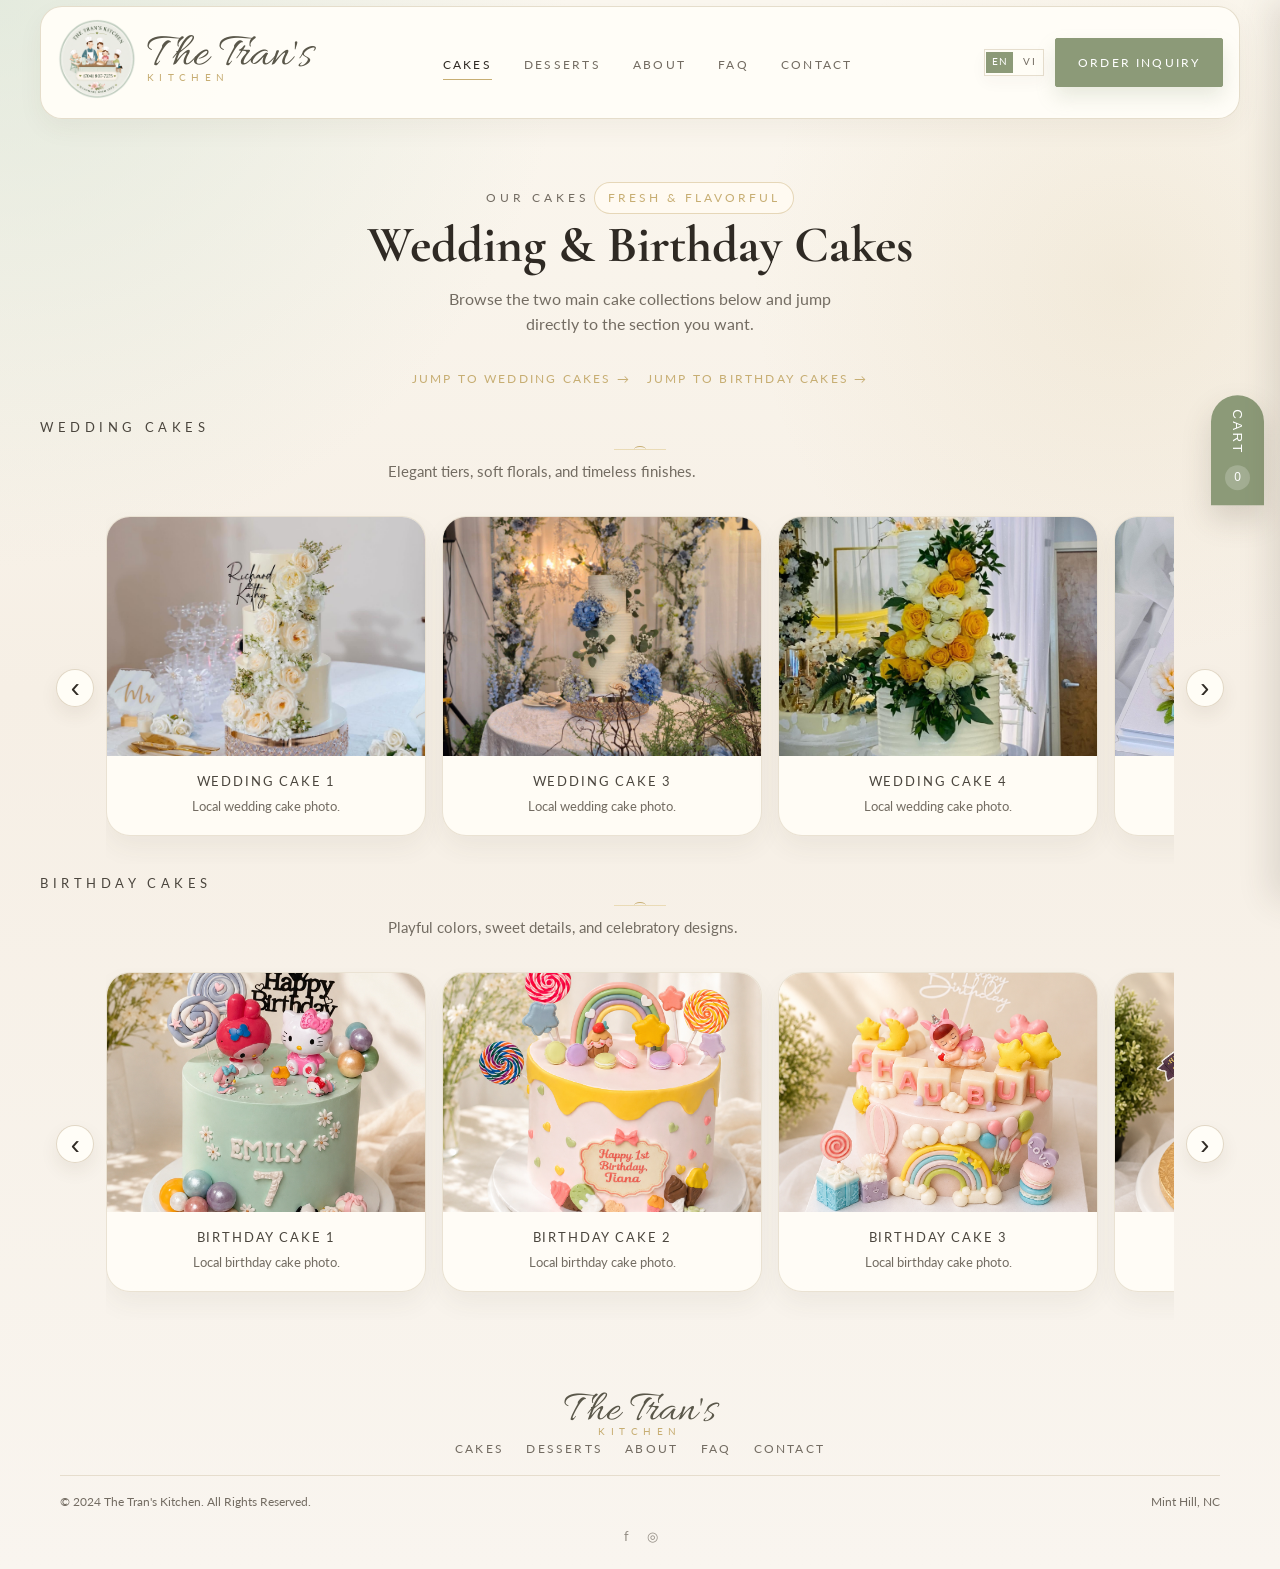
==== commit e331d3ae: "Update website files for demo publication" ====
--- a/cakes.html
+++ b/cakes.html
@@ -216,6 +216,43 @@
             </div>
         </section>
     </main>
+
+    <div class="cart-shell" data-cart-root data-zelle-phone="your Zelle phone number">
+        <button type="button" class="cart-toggle-fab" data-cart-toggle aria-expanded="false"><span data-i18n="cart.toggle">Cart</span> <span class="cart-toggle-count" data-cart-count>0</span></button>
+        <div class="cart-overlay" data-cart-overlay></div>
+        <aside class="cart-drawer" data-cart-drawer>
+            <div class="cart-drawer-header">
+                <h3 data-i18n="cart.title">Your Cart</h3>
+                <button type="button" class="cart-close-btn" data-cart-close aria-label="Close cart">×</button>
+            </div>
+            <div class="cart-drawer-body">
+                <div class="cart-summary-panel">
+                    <h3 data-i18n="cart.summaryTitle">Cart Summary</h3>
+                    <div class="cart-items" data-cart-items></div>
+                    <div class="cart-total-row">
+                        <span data-i18n="cart.totalLabel">Total</span>
+                        <strong data-cart-total>$0.00</strong>
+                    </div>
+                    <p class="cart-zelle-note" data-i18n-html="cart.zelleNote">After submit, please Zelle the total to <strong data-zelle-display>your Zelle phone number</strong>.</p>
+                    <button type="button" class="cart-clear-btn" data-cart-clear data-i18n="cart.clear">Clear Cart</button>
+                </div>
+                <div class="cart-form-panel">
+                    <h3 data-i18n="cart.checkoutTitle">Checkout Details</h3>
+                    <p class="cart-checkout-intro" data-i18n="cart.checkoutCopy">Name, phone number, and email are required before you can submit the order request.</p>
+                    <form class="cart-checkout-form" data-cart-checkout>
+                        <div class="form-grid">
+                            <input type="text" name="customerName" placeholder="Your Name" data-i18n-placeholder="cart.name" required>
+                            <input type="tel" name="customerPhone" placeholder="Phone Number" data-i18n-placeholder="cart.phone" required>
+                            <input type="email" name="customerEmail" placeholder="Email Address" data-i18n-placeholder="cart.email" required>
+                            <input type="date" name="eventDate" placeholder="Event Date" data-i18n-placeholder="cart.date">
+                            <textarea name="orderNotes" placeholder="Order notes, delivery preferences, or flavors..." data-i18n-placeholder="cart.notes" rows="4"></textarea>
+                        </div>
+                        <button type="submit" class="btn primary-btn cart-submit-btn" data-i18n="cart.submit">Submit Order Request</button>
+                    </form>
+                </div>
+            </div>
+        </aside>
+    </div>
 
     <footer>
         <div class="footer-logo">
--- a/styles.css
+++ b/styles.css
@@ -595,6 +595,46 @@
     gap: 0.6rem;
     padding: 1rem;
     color: var(--muted);
+}
+
+.upload-input {
+    width: 100%;
+    max-width: 100%;
+    font: inherit;
+    font-size: 0.8rem;
+    color: var(--text);
+    border: 1px solid rgba(199, 174, 115, 0.32);
+    border-radius: 999px;
+    background: rgba(255, 255, 255, 0.72);
+    padding: 0.2rem;
+    cursor: pointer;
+}
+
+.upload-input::file-selector-button {
+    border: 1px solid var(--accent);
+    background: var(--accent);
+    color: #fff;
+    border-radius: 999px;
+    padding: 0.6rem 0.9rem;
+    margin-right: 0.75rem;
+    font: inherit;
+    font-size: 0.74rem;
+    letter-spacing: 0.16em;
+    text-transform: uppercase;
+    cursor: pointer;
+    transition: background-color 0.2s ease, border-color 0.2s ease, transform 0.2s ease;
+}
+
+.upload-input:hover::file-selector-button {
+    background: var(--accent-dark);
+    border-color: var(--accent-dark);
+    transform: translateY(-1px);
+}
+
+.upload-input:focus-visible {
+    outline: none;
+    border-color: var(--accent);
+    box-shadow: 0 0 0 3px rgba(140, 154, 120, 0.12);
 }
 
 .upload-box span {
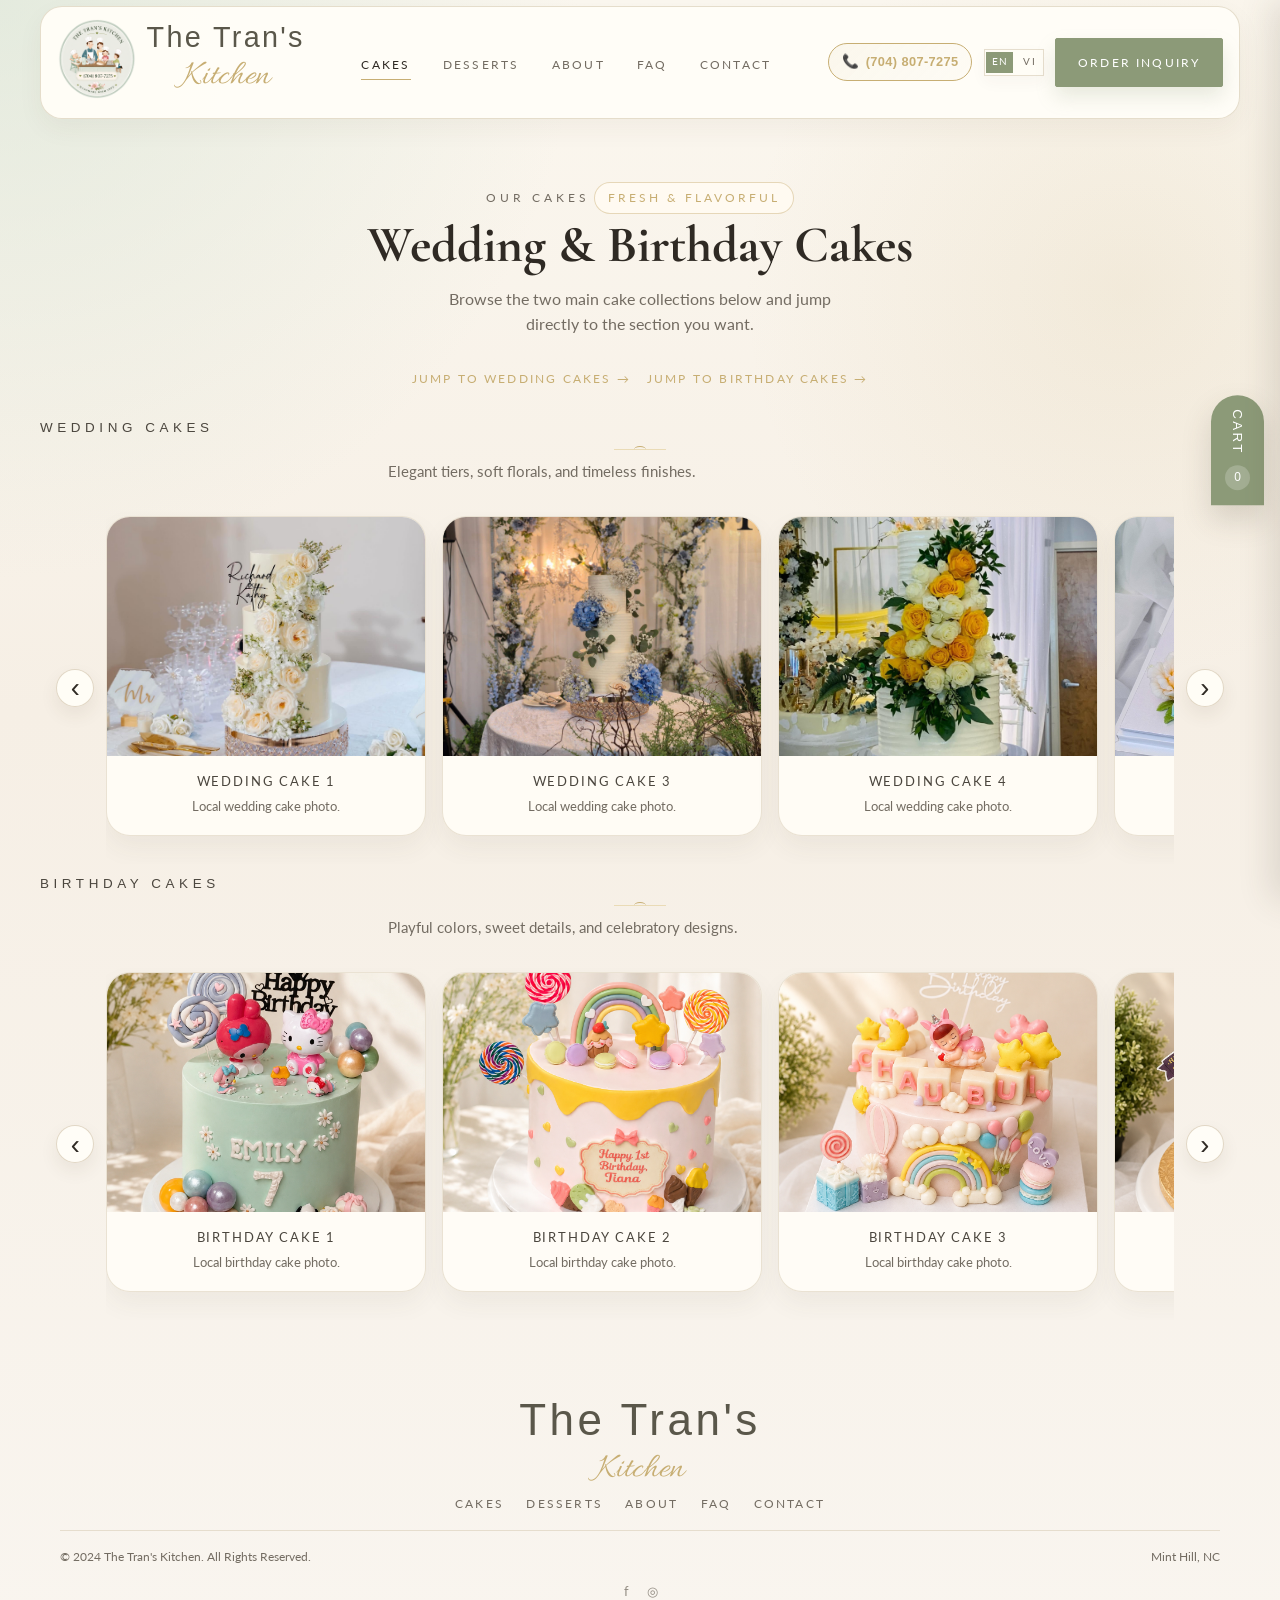
==== commit f737e61b: "Enhance phone number styling with icon, gold accent, and hover effects" ====
--- a/cakes.html
+++ b/cakes.html
@@ -27,6 +27,7 @@
         </nav>
         <div class="header-actions">
             <div class="header-utilities">
+                <a href="tel:(704)-807-7275" class="header-phone" title="Call us">(704) 807-7275</a>
                 <div class="language-switcher" role="group" aria-label="Language switcher">
                     <button type="button" class="lang-btn active" data-language-switch="en">EN</button>
                     <button type="button" class="lang-btn" data-language-switch="vi">VI</button>
--- a/styles.css
+++ b/styles.css
@@ -150,22 +150,67 @@
 
 .logo h2,
 .footer-logo h2 {
-    font-family: var(--font-script);
-    font-size: 3rem;
-    font-weight: 400;
-    line-height: 0.8;
+    font-family: var(--font-body);
+    font-size: 1.8rem;
+    font-weight: 500;
+    line-height: 1.2;
     color: #5a574a;
+    text-align: center;
+    letter-spacing: 0.08em;
+}
+
+.header-phone {
+    font-size: 0.8rem;
+    letter-spacing: 0.03em;
+    font-weight: 600;
+    color: var(--gold);
+    transition: all 0.2s ease;
+    padding: 0.45rem 0.8rem;
+    border: 1.5px solid var(--gold);
+    border-radius: 20px;
+    background: linear-gradient(135deg, rgba(199, 174, 115, 0.08), rgba(199, 174, 115, 0.02));
+    display: inline-flex;
+    align-items: center;
+    gap: 0.4rem;
+}
+
+.header-phone::before {
+    content: "📞";
+    font-size: 0.85rem;
+}
+
+.header-phone:hover {
+    color: #fff;
+    background: linear-gradient(135deg, var(--gold), rgba(199, 174, 115, 0.9));
+    border-color: var(--gold);
+    box-shadow: 0 4px 12px rgba(199, 174, 115, 0.3);
+    transform: translateY(-2px);
+}
+
+.logo-text {
+    display: flex;
+    flex-direction: column;
+    align-items: center;
+    gap: 0.3rem;
+}
+
+.logo-phone {
+    font-family: var(--font-body);
+    font-size: 0.7rem;
+    letter-spacing: 0.04em;
+    color: var(--muted);
+    margin: 0;
 }
 
 .logo span,
 .footer-logo span {
     display: block;
-    font-family: var(--font-body);
-    font-size: 0.62rem;
-    letter-spacing: 0.55em;
-    text-transform: uppercase;
+    font-family: var(--font-script);
+    font-size: 2.2rem;
+    letter-spacing: 0;
+    text-transform: none;
     color: var(--gold);
-    margin-top: -0.08rem;
+    margin-top: 0.1rem;
 }
 
 nav ul {
@@ -175,6 +220,10 @@
     flex-wrap: wrap;
     gap: 2rem;
     list-style: none;
+}
+
+.nav-menu {
+    display: block;
 }
 
 nav a {
@@ -249,6 +298,36 @@
     font-size: 0.82rem;
 }
 
+.menu-toggle {
+    display: none;
+    flex-direction: column;
+    background: none;
+    border: none;
+    cursor: pointer;
+    padding: 0.5rem;
+    gap: 0.35rem;
+}
+
+.menu-toggle span {
+    width: 1.5rem;
+    height: 2px;
+    background: var(--text);
+    border-radius: 2px;
+    transition: all 0.3s ease;
+}
+
+.menu-toggle[aria-expanded="true"] span:nth-child(1) {
+    transform: rotate(45deg) translate(0.45rem, 0.55rem);
+}
+
+.menu-toggle[aria-expanded="true"] span:nth-child(2) {
+    opacity: 0;
+}
+
+.menu-toggle[aria-expanded="true"] span:nth-child(3) {
+    transform: rotate(-45deg) translate(0.4rem, -0.45rem);
+}
+
 .btn {
     display: inline-flex;
     align-items: center;
@@ -390,10 +469,11 @@
 }
 
 .section-title h3 {
+    font-family: var(--font-body);
     font-size: 0.84rem;
     letter-spacing: 0.34em;
     text-transform: uppercase;
-    font-weight: 400;
+    font-weight: 500;
     color: #4b463e;
 }
 
@@ -1437,16 +1517,48 @@
 
 @media (max-width: 720px) {
     header {
-        grid-template-columns: 1fr;
+        grid-template-columns: auto 1fr auto;
         text-align: center;
-        justify-items: center;
         top: 0.25rem;
         padding: 0.65rem 0.85rem;
         border-radius: 20px;
     }
 
+    .menu-toggle {
+        display: flex;
+    }
+
+    .nav-menu {
+        position: absolute;
+        top: 100%;
+        left: 0;
+        right: 0;
+        background: rgba(255, 253, 247, 0.98);
+        border-radius: 0 0 20px 20px;
+        border: 1px solid rgba(220, 209, 188, 0.72);
+        border-top: none;
+        max-height: 0;
+        overflow: hidden;
+        transition: max-height 0.3s ease;
+        margin-top: 0.65rem;
+    }
+
+    .nav-menu.open {
+        max-height: 500px;
+        padding: 1rem 0;
+    }
+
+    nav ul {
+        flex-direction: column;
+        gap: 0.5rem;
+    }
+
+    nav a {
+        font-size: 0.85rem;
+    }
+
     .header-actions {
-        justify-self: center;
+        justify-self: end;
         flex-wrap: wrap;
         justify-content: center;
     }
@@ -1459,8 +1571,9 @@
         padding: 0.16rem 0.28rem;
     }
 
-    nav ul {
-        gap: 1rem 1.25rem;
+    .btn {
+        padding: 0.6rem 1rem;
+        font-size: 0.68rem;
     }
 
     .logo h2,
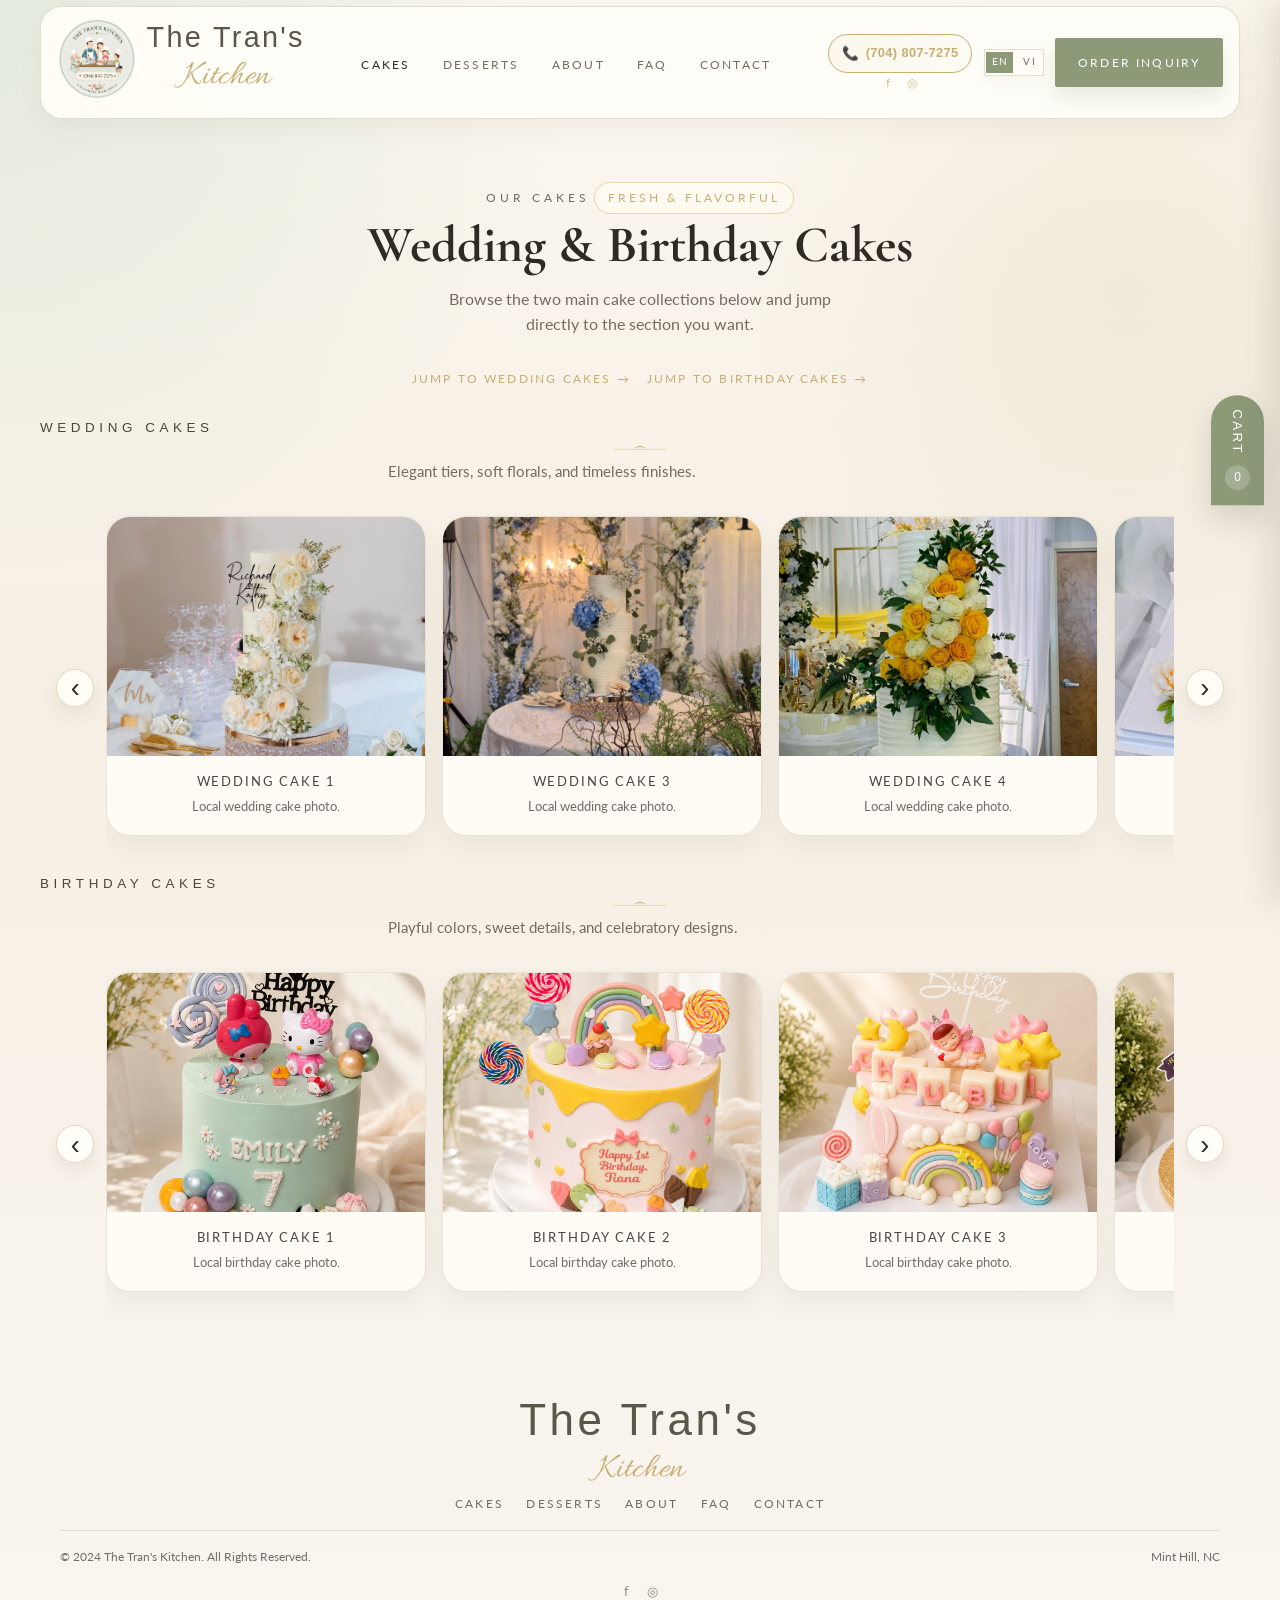
==== commit 9fe9651b: "Adjust header social layout" ====
--- a/cakes.html
+++ b/cakes.html
@@ -16,7 +16,12 @@
                 <h2>The Tran's <span>Kitchen</span></h2>
             </a>
         </div>
-        <nav>
+        <button class="menu-toggle" type="button" aria-label="Toggle navigation menu" aria-expanded="false">
+            <span></span>
+            <span></span>
+            <span></span>
+        </button>
+        <nav class="nav-menu">
             <ul>
                 <li><a href="cakes.html" class="active" data-i18n="nav.cakes">CAKES</a></li>
                 <li><a href="dessert-shop.html" data-i18n="nav.dessertShop">DESSERTS</a></li>
@@ -27,7 +32,13 @@
         </nav>
         <div class="header-actions">
             <div class="header-utilities">
-                <a href="tel:(704)-807-7275" class="header-phone" title="Call us">(704) 807-7275</a>
+                <div class="header-contact-stack">
+                    <a href="tel:(704)-807-7275" class="header-phone" title="Call us">(704) 807-7275</a>
+                    <div class="header-social-links social-links" aria-label="Social links">
+                        <a href="#" aria-label="Facebook">f</a>
+                        <a href="#" aria-label="Instagram">◎</a>
+                    </div>
+                </div>
                 <div class="language-switcher" role="group" aria-label="Language switcher">
                     <button type="button" class="lang-btn active" data-language-switch="en">EN</button>
                     <button type="button" class="lang-btn" data-language-switch="vi">VI</button>
--- a/styles.css
+++ b/styles.css
@@ -164,6 +164,7 @@
     letter-spacing: 0.03em;
     font-weight: 600;
     color: var(--gold);
+    text-decoration: none;
     transition: all 0.2s ease;
     padding: 0.45rem 0.8rem;
     border: 1.5px solid var(--gold);
@@ -177,6 +178,31 @@
 .header-phone::before {
     content: "📞";
     font-size: 0.85rem;
+}
+
+.header-contact-stack {
+    display: flex;
+    flex-direction: column;
+    align-items: center;
+    gap: 0.18rem;
+}
+
+.header-social-links {
+    display: flex;
+    align-items: center;
+    justify-content: center;
+    gap: 0.45rem;
+}
+
+.header-social-links a {
+    width: 0.95rem;
+    height: 0.95rem;
+    display: inline-flex;
+    align-items: center;
+    justify-content: center;
+    color: var(--gold);
+    text-decoration: none;
+    font-size: 0.76rem;
 }
 
 .header-phone:hover {
@@ -240,17 +266,6 @@
     color: var(--text);
 }
 
-nav a.active::after,
-nav a:hover::after {
-    content: '';
-    position: absolute;
-    left: 0;
-    right: 0;
-    bottom: 0;
-    height: 1px;
-    background: var(--gold);
-}
-
 .header-actions {
     justify-self: end;
     display: flex;
@@ -285,6 +300,7 @@
     width: 0.92rem;
     height: 0.92rem;
     font-size: 0.76rem;
+    text-decoration: none;
 }
 
 .footer-social-links {
@@ -296,6 +312,7 @@
     width: 1.05rem;
     height: 1.05rem;
     font-size: 0.82rem;
+    text-decoration: none;
 }
 
 .menu-toggle {
@@ -1517,15 +1534,68 @@
 
 @media (max-width: 720px) {
     header {
-        grid-template-columns: auto 1fr auto;
+        grid-template-columns: auto auto 1fr;
+        gap: 0.5rem;
+        padding: 0.5rem 0.5rem;
         text-align: center;
         top: 0.25rem;
-        padding: 0.65rem 0.85rem;
         border-radius: 20px;
+    }
+
+    .logo a {
+        gap: 0.3rem;
+    }
+
+    .logo img {
+        width: 50px;
+    }
+
+    .logo h2,
+    .footer-logo h2 {
+        font-size: 1rem;
+        font-weight: 600;
+    }
+
+    .logo span,
+    .footer-logo span {
+        font-size: 1rem;
+        margin-top: 0;
     }
 
     .menu-toggle {
         display: flex;
+        padding: 0.3rem;
+    }
+
+    .header-phone {
+        font-size: 0;
+        line-height: 0;
+        padding: 0.3rem 0.5rem;
+        border-radius: 15px;
+        gap: 0.2rem;
+    }
+
+    .header-phone .phone-text {
+        display: none;
+    }
+
+    .header-phone::before {
+        font-size: 0.7rem;
+    }
+
+    .header-phone {
+        width: 2.15rem;
+        justify-content: center;
+        padding-inline: 0;
+        border: none;
+        background: transparent;
+        box-shadow: none;
+    }
+
+    .header-contact-stack {
+        flex-direction: row;
+        align-items: center;
+        gap: 0.45rem;
     }
 
     .nav-menu {
@@ -1535,8 +1605,7 @@
         right: 0;
         background: rgba(255, 253, 247, 0.98);
         border-radius: 0 0 20px 20px;
-        border: 1px solid rgba(220, 209, 188, 0.72);
-        border-top: none;
+        border: none;
         max-height: 0;
         overflow: hidden;
         transition: max-height 0.3s ease;
@@ -1545,40 +1614,53 @@
 
     .nav-menu.open {
         max-height: 500px;
-        padding: 1rem 0;
+        padding: 0.8rem 0;
     }
 
     nav ul {
         flex-direction: column;
-        gap: 0.5rem;
+        gap: 0.25rem;
     }
 
     nav a {
-        font-size: 0.85rem;
+        font-size: 0.75rem;
+        padding-bottom: 0.3rem;
     }
 
     .header-actions {
+        display: flex;
+        gap: 0.4rem;
+        align-items: center;
         justify-self: end;
-        flex-wrap: wrap;
-        justify-content: center;
+        flex-wrap: nowrap;
     }
 
     .header-utilities {
-        justify-content: center;
+        display: flex;
+        gap: 0.3rem;
+        align-items: center;
+        justify-content: flex-end;
+    }
+
+    .language-switcher {
+        gap: 0.2rem;
+        padding: 0.15rem;
     }
 
     .lang-btn {
-        padding: 0.16rem 0.28rem;
+        padding: 0.12rem 0.22rem;
+        font-size: 0.6rem;
     }
 
     .btn {
-        padding: 0.6rem 1rem;
-        font-size: 0.68rem;
-    }
-
-    .logo h2,
-    .footer-logo h2 {
-        font-size: 2.5rem;
+        padding: 0.4rem 0.7rem;
+        font-size: 0.62rem;
+    }
+
+    .hero-buttons {
+        flex-direction: column;
+        align-items: flex-start;
+        gap: 0.6rem;
     }
 
     .hero-content,
@@ -1713,13 +1795,4 @@
     .hero h1 {
         font-size: 3rem;
     }
-
-    .hero-buttons {
-        flex-direction: column;
-        align-items: stretch;
-    }
-
-    .btn {
-        width: 100%;
-    }
-}
+}
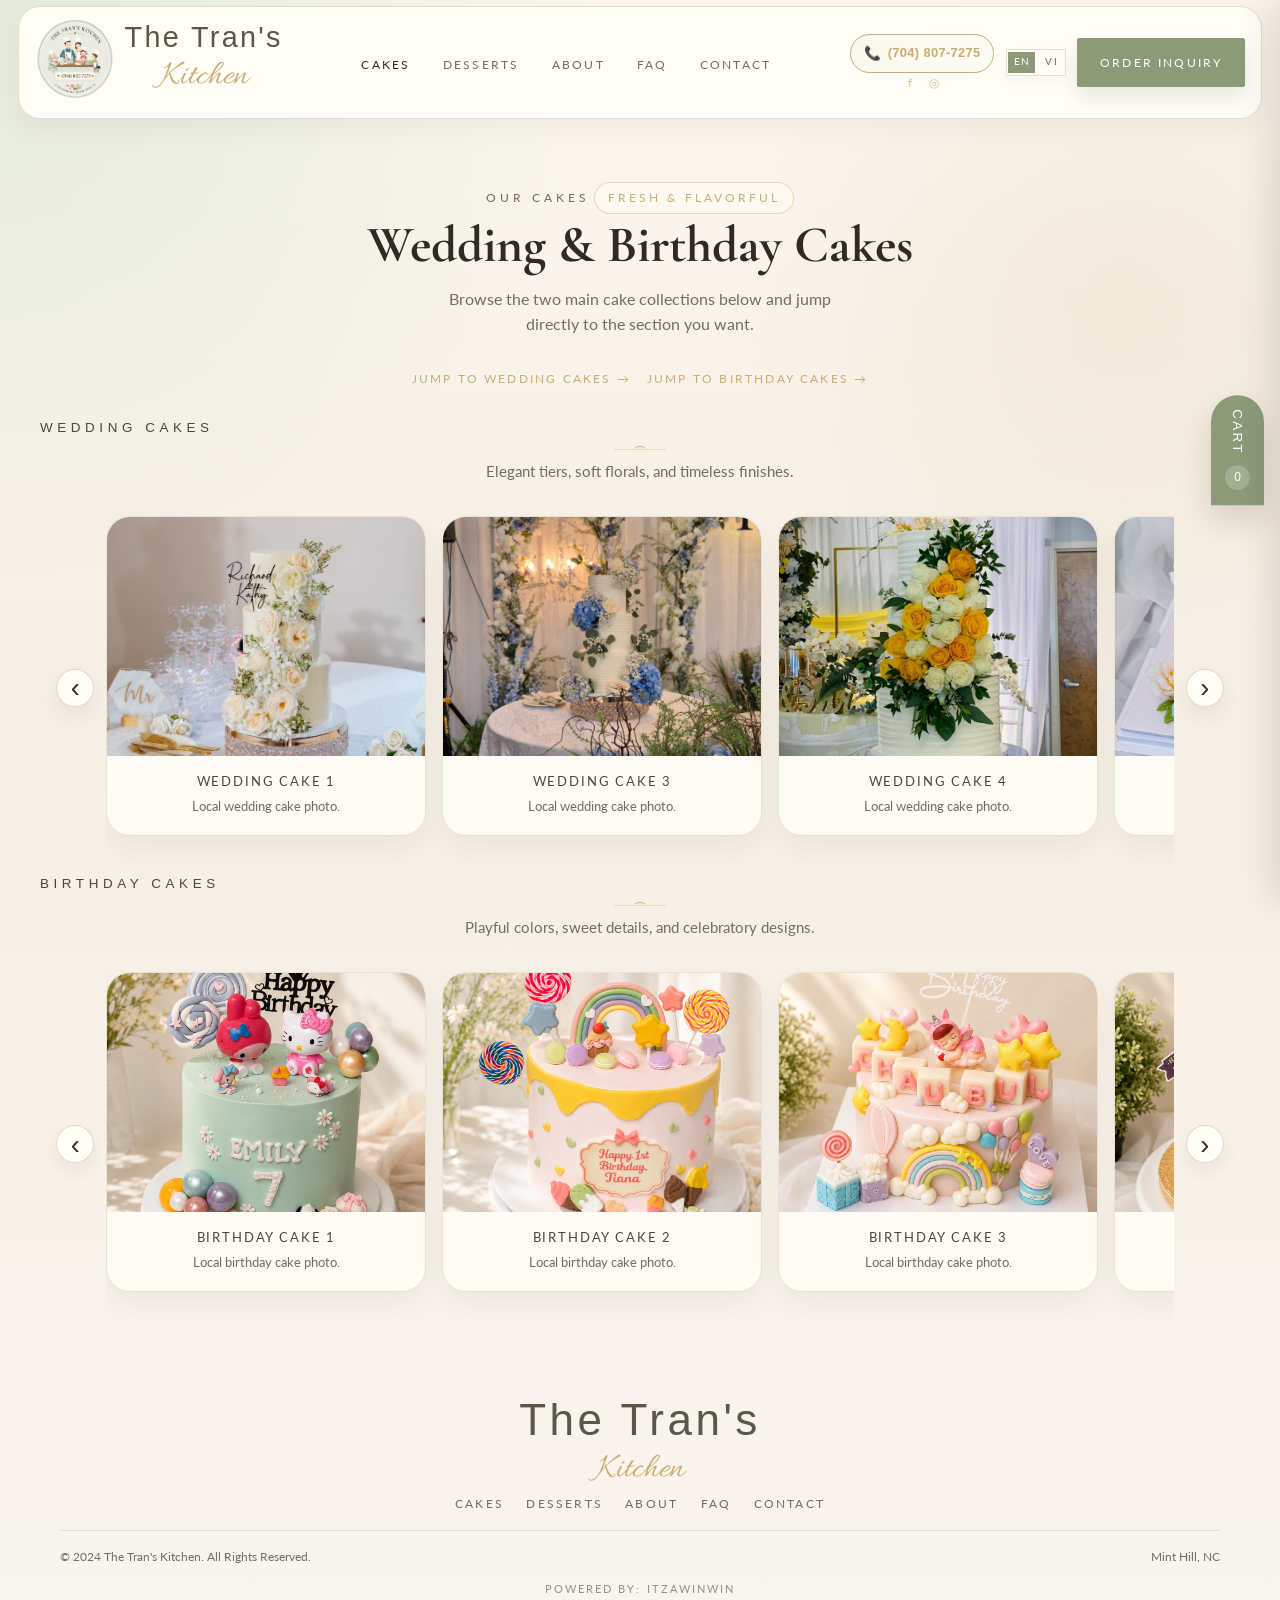
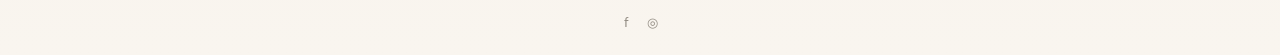
==== commit d3feb643: "Adjust site layout" ====
--- a/cakes.html
+++ b/cakes.html
@@ -281,6 +281,7 @@
             <p data-i18n-html="footer.copyright">&copy; 2024 The Tran's Kitchen. All Rights Reserved.</p>
             <p data-i18n="footer.location">Mint Hill, NC</p>
         </div>
+        <p class="footer-watermark">Powered by: Itzawinwin</p>
         <div class="footer-social-links social-links" aria-label="Social links">
             <a href="#" aria-label="Facebook">f</a>
             <a href="#" aria-label="Instagram">◎</a>
@@ -349,7 +350,7 @@
         "vi": {
             "document.title": "Bánh Kem | The Tran's Kitchen",
             "nav.cakes": "BÁNH KEM",
-            "nav.dessertShop": "MÓN TRÁNG MIỆNG",
+            "nav.dessertShop": "TRÁNG MIỆNG",
             "nav.about": "GIỚI THIỆU",
             "nav.faq": "CÂU HỎI",
             "nav.contact": "LIÊN HỆ",
--- a/styles.css
+++ b/styles.css
@@ -127,6 +127,7 @@
     grid-template-columns: auto 1fr auto;
     align-items: center;
     gap: 2rem;
+    width: min(1260px, calc(100% - 36px));
     background: rgba(255, 253, 247, 0.97);
     padding: 0.75rem 1rem;
     border: 1px solid rgba(220, 209, 188, 0.72);
@@ -779,6 +780,15 @@
     font-size: 0.78rem;
 }
 
+.footer-watermark {
+    margin-top: 0.85rem;
+    font-size: 0.7rem;
+    letter-spacing: 0.18em;
+    text-transform: uppercase;
+    color: var(--muted);
+    opacity: 0.72;
+}
+
 .gallery-hero {
     padding: 2.6rem 2rem 1.2rem;
     text-align: center;
@@ -820,6 +830,7 @@
     margin: 0.55rem auto 0;
     font-size: 0.95rem;
     color: var(--muted);
+    text-align: center;
 }
 
 .gallery-grid {
